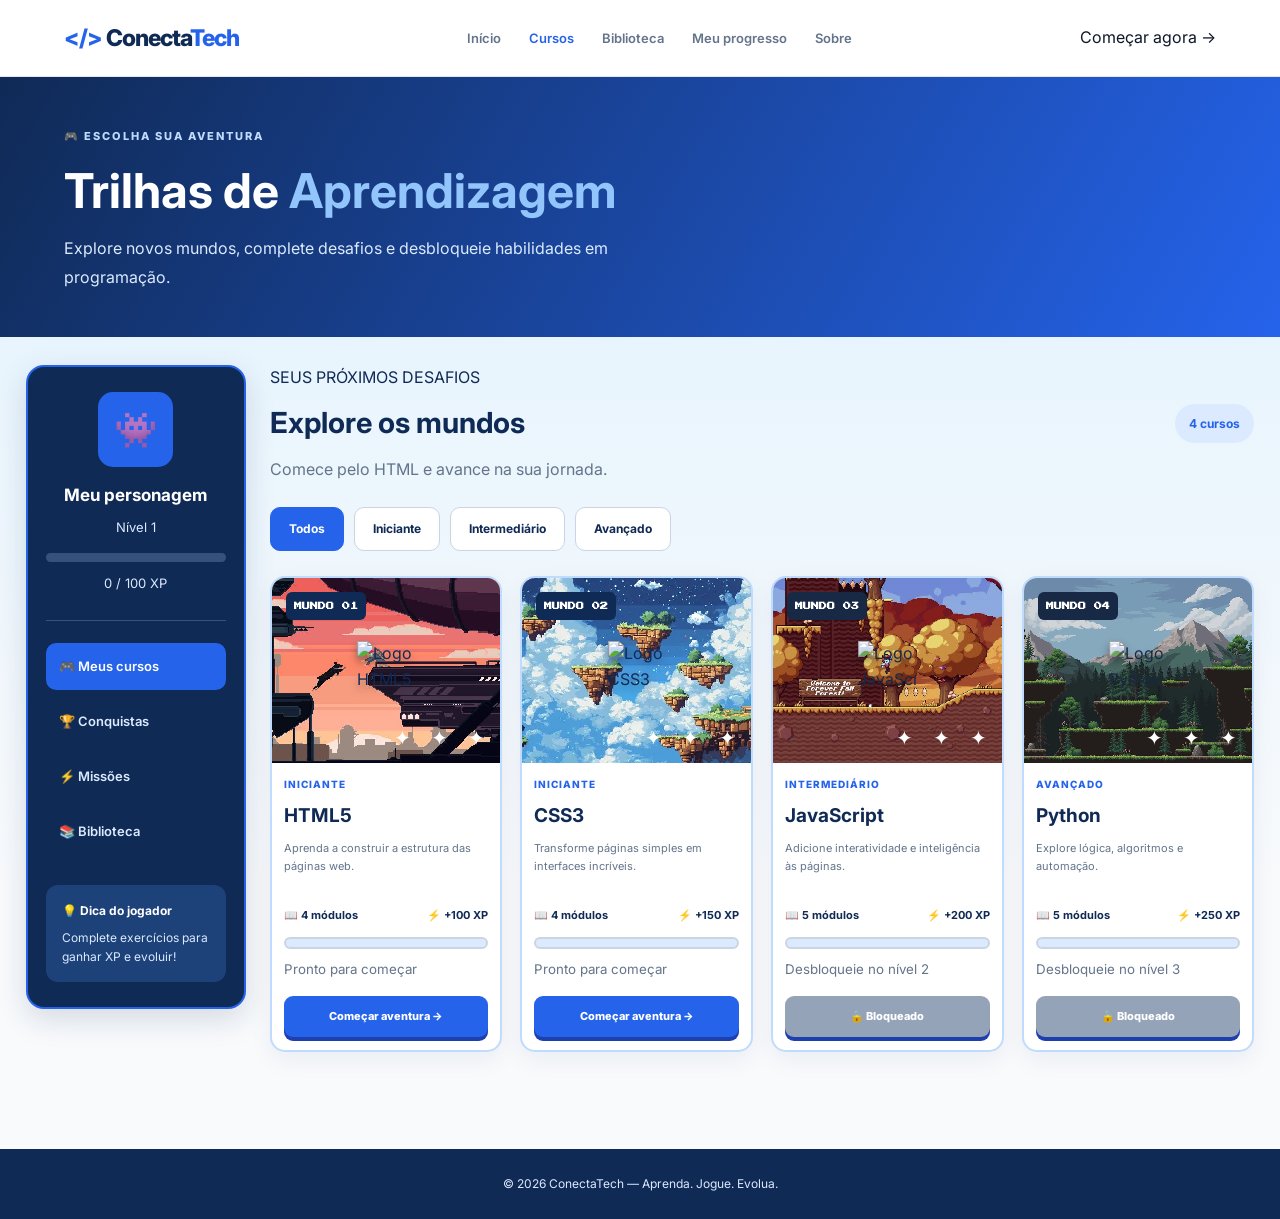
==== cursos.html @ d5711dbe "feat: adiciona home e catalogo de cursos" ====
<!DOCTYPE html>
<html lang="pt-BR">
<head>
    <meta charset="UTF-8">
    <meta name="viewport" content="width=device-width, initial-scale=1.0">
    <title>Cursos | ConectaTech</title>

    <link rel="preconnect" href="https://fonts.googleapis.com">
    <link rel="preconnect" href="https://fonts.gstatic.com" crossorigin>
    <link href="https://fonts.googleapis.com/css2?family=Inter:wght@400;500;600;700;800&family=Press+Start+2P&display=swap" rel="stylesheet">

    <link rel="stylesheet" href="css/style.css">
    <link rel="stylesheet" href="css/cursos.css">
    <script src="js/cursos.js" defer></script>
</head>
<body>

    <!-- CABEÇALHO -->
    <header class="header">
        <nav class="navbar container">
            <a href="index.html" class="logo">
                <span class="logo-icon">&lt;/&gt;</span>
                Conecta<span>Tech</span>
            </a>

            <button class="menu-toggle" id="menu-toggle"
                    aria-label="Abrir menu" aria-expanded="false">
                ☰
            </button>

            <ul class="nav-links" id="nav-links">
                <li><a href="index.html">Início</a></li>
                <li><a href="cursos.html" class="active" aria-current="page">Cursos</a></li>
                <li><a href="biblioteca.html">Biblioteca</a></li>
                <li><a href="progresso.html">Meu progresso</a></li>
                <li><a href="sobre.html">Sobre</a></li>
            </ul>

            <a href="interesses.html" class="nav-cta">
                Começar agora <span>→</span>
            </a>
        </nav>
    </header>

    <main class="courses-page">

        <!-- APRESENTAÇÃO -->
        <section class="courses-hero">
            <div class="container">
                <span class="courses-eyebrow">🎮 ESCOLHA SUA AVENTURA</span>
                <h1>Trilhas de <span>Aprendizagem</span></h1>
                <p>
                    Explore novos mundos, complete desafios e
                    desbloqueie habilidades em programação.
                </p>
            </div>
        </section>

        <div class="container courses-layout">

            <!-- PAINEL DO JOGADOR -->
            <aside class="courses-sidebar">
                <div class="sidebar-player">
                    <div class="player-avatar">👾</div>
                    <h2>Meu personagem</h2>
                    <p>Nível <span id="course-player-level">1</span></p>
                    <div class="sidebar-progress">
                        <div id="course-xp-bar"></div>
                    </div>
                    <small id="course-xp-text">0 / 100 XP</small>
                </div>

                <div class="sidebar-menu">
                    <a href="cursos.html" class="selected">🎮 Meus cursos</a>
                    <a href="progresso.html">🏆 Conquistas</a>
                    <a href="exercicios.html">⚡ Missões</a>
                    <a href="biblioteca.html">📚 Biblioteca</a>
                </div>

                <div class="sidebar-tip">
                    <strong>💡 Dica do jogador</strong>
                    <p>Complete exercícios para ganhar XP e evoluir!</p>
                </div>
            </aside>

            <!-- CATÁLOGO -->
            <section class="courses-content">
                <div class="courses-heading">
                    <div>
                        <span class="section-kicker">SEUS PRÓXIMOS DESAFIOS</span>
                        <h2>Explore os mundos</h2>
                        <p>Comece pelo HTML e avance na sua jornada.</p>
                    </div>
                    <span class="courses-count" id="courses-count">4 cursos</span>
                </div>

                <!-- FILTROS -->
                <div class="courses-filters" aria-label="Filtrar cursos">
                    <button class="filter-btn active" data-filter="todos" aria-pressed="true">Todos</button>
                    <button class="filter-btn" data-filter="iniciante" aria-pressed="false">Iniciante</button>
                    <button class="filter-btn" data-filter="intermediario" aria-pressed="false">Intermediário</button>
                    <button class="filter-btn" data-filter="avancado" aria-pressed="false">Avançado</button>
                </div>

                <!-- CARDS -->
                <div class="courses-grid">

                    <article class="world-card" data-level="iniciante">
                        <div class="world-banner html-world">
                            <span class="world-number">MUNDO 01</span>
                            <img src="assets/images/mundo-html.png"
                            class="world-image"
                             alt="Mundo HTML5">

                            <img src="https://cdn.jsdelivr.net/gh/devicons/devicon@latest/icons/html5/html5-original.svg"
                            class="language-logo"
                             alt="Logo HTML5">

                        <span class="world-stars">✦ ✦ ✦</span>
                        </div>
                        <div class="world-body">
                            <span class="world-difficulty">INICIANTE</span>
                            <h3>HTML5</h3>
                            <p>Aprenda a construir a estrutura das páginas web.</p>
                            <div class="world-meta">
                                <span>📖 4 módulos</span>
                                <span>⚡ +100 XP</span>
                            </div>
                            <div class="world-progress-track">
                                <div class="world-progress-fill" style="width: 0%"></div>
                            </div>
                            <small>Pronto para começar</small>
                            <a href="detalhes-curso.html?curso=html" class="world-button">
                                Começar aventura →
                            </a>
                        </div>
                    </article>

                    <article class="world-card" data-level="iniciante">
                        <div class="world-banner css-world">
                            <span class="world-number">MUNDO 02</span>
                            <img src="assets/images/mundo-css.png"
                             class="world-image"
                             alt="Mundo CSS3">
                             <img src="https://cdn.jsdelivr.net/gh/devicons/devicon@latest/icons/css3/css3-original.svg"
                             class="language-logo"
                             alt="Logo CSS3">

                            <span class="world-stars">✦ ✦ ✦</span>
                        </div>
                        <div class="world-body">
                            <span class="world-difficulty">INICIANTE</span>
                            <h3>CSS3</h3>
                            <p>Transforme páginas simples em interfaces incríveis.</p>
                            <div class="world-meta">
                                <span>📖 4 módulos</span>
                                <span>⚡ +150 XP</span>
                            </div>
                            <div class="world-progress-track">
                                <div class="world-progress-fill" style="width: 0%"></div>
                            </div>
                            <small>Pronto para começar</small>
                            <a href="detalhes-curso.html?curso=css" class="world-button">
                                Começar aventura →
                            </a>
                        </div>
                    </article>

                    <article class="world-card locked" data-level="intermediario">
                        <div class="world-banner js-world">
                            <span class="world-number">MUNDO 03</span>
                            <img src="assets/images/mundo-javascript.png"
                             class="world-image" 
                             alt="Mundo JavaScript">
                               <img src="https://cdn.jsdelivr.net/gh/devicons/devicon@latest/icons/javascript/javascript-original.svg"
                             class="language-logo"
                             alt="Logo JavaScript">

                            <span class="world-stars">✦ ✦ ✦</span>
                        </div>
                        <div class="world-body">
                            <span class="world-difficulty">INTERMEDIÁRIO</span>
                            <h3>JavaScript</h3>
                            <p>Adicione interatividade e inteligência às páginas.</p>
                            <div class="world-meta">
                                <span>📖 5 módulos</span>
                                <span>⚡ +200 XP</span>
                            </div>
                            <div class="world-progress-track">
                                <div class="world-progress-fill" style="width: 0%"></div>
                            </div>
                            <small>Desbloqueie no nível 2</small>
                            <button class="world-button locked-button" data-required-level="2">
                                🔒 Bloqueado
                            </button>
                        </div>
                    </article>

                    <article class="world-card locked" data-level="avancado">
                        <div class="world-banner python-world">
                            <span class="world-number">MUNDO 04</span>
                            <img src="assets/images/mundo-python.png"
                             class="world-image" 
                             alt="Mundo Python">
                            <img src="https://cdn.jsdelivr.net/gh/devicons/devicon@latest/icons/python/python-original.svg"
                             class="language-logo"
                             alt="Logo Python">
                            <span class="world-stars">✦ ✦ ✦</span>
                        </div>
                        <div class="world-body">
                            <span class="world-difficulty">AVANÇADO</span>
                            <h3>Python</h3>
                            <p>Explore lógica, algoritmos e automação.</p>
                            <div class="world-meta">
                                <span>📖 5 módulos</span>
                                <span>⚡ +250 XP</span>
                            </div>
                            <div class="world-progress-track">
                                <div class="world-progress-fill" style="width: 0%"></div>
                            </div>
                            <small>Desbloqueie no nível 3</small>
                            <button class="world-button locked-button" data-required-level="3">
                                🔒 Bloqueado
                            </button>
                        </div>
                    </article>

                </div>

                <p class="courses-message" id="courses-message" role="status" aria-live="polite"></p>
            </section>
        </div>
    </main>

    <footer class="courses-footer">
        <div class="container">
            <p>© 2026 ConectaTech — Aprenda. Jogue. Evolua.</p>
        </div>
    </footer>

</body>
</html>
---- css/style.css ----
:root {
    --navy: #102A56;
    --blue: #2563EB;
    --blue-light: #DBEAFE;
    --background: #F8FAFC;
    --white: #FFFFFF;
    --text: #0F172A;
    --muted: #64748B;
    --border: #E2E8F0;
    --green: #16A34A;

    --radius: 14px;
    --shadow: 0 8px 28px rgba(16, 42, 86, .07);
}

* {
    margin: 0;
    padding: 0;
    box-sizing: border-box;
}

html {
    scroll-behavior: smooth;
}

body {
    font-family: 'Inter', sans-serif;
    color: var(--text);
    background: var(--background);
    line-height: 1.6;
}

a {
    text-decoration: none;
    color: inherit;
}

button {
    font: inherit;
}

.container {
    width: min(1160px, 90%);
    margin: auto;
}

.btn {
    display: inline-flex;
    align-items: center;
    justify-content: center;
    gap: 9px;
    padding: 13px 21px;
    border-radius: 9px;
    font-size: 14px;
    font-weight: 700;
    transition: .25s;
}

.btn-primary {
    background: var(--blue);
    color: var(--white);
}

.btn-primary:hover {
    background: var(--navy);
    transform: translateY(-3px);
}

.btn-outline {
    border: 1px solid #CBD5E1;
    color: var(--navy);
    background: var(--white);
}

.btn-outline:hover {
    border-color: var(--blue);
    color: var(--blue);
}

.btn-light {
    background: var(--white);
    color: var(--navy);
}

.btn-light:hover {
    background: var(--blue-light);
    transform: translateY(-3px);
}




.header {
    background: var(--white);
    border-bottom: 1px solid var(--border);
    position: sticky;
    top: 0;
    z-index: 100;
}

.navbar {
    min-height: 76px;
    display: flex;
    justify-content: space-between;
    align-items: center;
    gap: 24px;
}

.logo {
    font-size: 23px;
    font-weight: 800;
    color: var(--navy);
    letter-spacing: -1px;
    white-space: nowrap;
}

.logo span:last-child {
    color: var(--blue);
}

.logo-icon {
    color: var(--blue);
}

.nav-links {
    display: flex;
    list-style: none;
    align-items: center;
    gap: 28px;
}

.nav-links a {
    color: var(--muted);
    font-size: 13px;
    font-weight: 600;
    transition: .2s;
}

.nav-links a:hover,
.nav-links a.active {
    color: var(--blue);
}

.menu-toggle {
    display: none;
    background: transparent;
    border: none;
    font-size: 25px;
    color: var(--navy);
    cursor: pointer;
}




.hero {
    background: linear-gradient(
        120deg,
        #FFFFFF 45%,
        #EFF6FF 100%
    );
    padding: 85px 0 100px;
    overflow: hidden;
}

.hero-content {
    display: grid;
    grid-template-columns: 1fr 1fr;
    align-items: center;
    gap: 55px;
}

.hero-text {
    max-width: 560px;
}

.eyebrow,
.section-tag {
    color: var(--blue);
    font-size: 11px;
    font-weight: 800;
    letter-spacing: 1.5px;
}

.eyebrow {
    display: inline-flex;
    align-items: center;
    gap: 9px;
    background: var(--blue-light);
    padding: 9px 13px;
    border-radius: 30px;
    margin-bottom: 22px;
}

.status-dot {
    width: 8px;
    height: 8px;
    border-radius: 50%;
    background: var(--green);
}

.hero h1 {
    font-size: clamp(38px, 5vw, 58px);
    color: var(--navy);
    line-height: 1.12;
    letter-spacing: -2.5px;
    margin-bottom: 22px;
}

.hero h1 span {
    color: var(--blue);
}

.hero-text > p {
    color: var(--muted);
    font-size: 16px;
    max-width: 490px;
    margin-bottom: 28px;
}

.hero-actions {
    display: flex;
    flex-wrap: wrap;
    gap: 12px;
}

.hero-info {
    display: flex;
    flex-wrap: wrap;
    gap: 17px;
    margin-top: 25px;
    color: var(--muted);
    font-size: 11px;
    font-weight: 600;
}




.hero-art {
    min-height: 390px;
    position: relative;
    display: flex;
    align-items: center;
    justify-content: center;
}

.art-glow {
    position: absolute;
    width: 310px;
    height: 310px;
    background: #DBEAFE;
    border-radius: 50%;
    filter: blur(30px);
}

.pixel-world {
    width: 340px;
    height: 280px;
    position: relative;
    background: linear-gradient(
        180deg,
        #BFDFFF,
        #EAF4FF
    );
    border: 5px solid var(--navy);
    border-radius: 9px;
    overflow: hidden;
    image-rendering: pixelated;
    box-shadow: 10px 10px 0 #A8C9F5;
}

.pixel-sun {
    width: 45px;
    height: 45px;
    position: absolute;
    background: #FFD166;
    top: 30px;
    right: 48px;
    box-shadow: 0 0 0 8px rgba(255,209,102,.2);
}

.pixel-cloud {
    position: absolute;
    width: 65px;
    height: 13px;
    background: white;
    top: 60px;
    left: 35px;
    box-shadow:
        13px -13px white,
        26px 0 white;
}

.cloud-two {
    top: 115px;
    left: 210px;
    transform: scale(.7);
}

.pixel-character {
    position: absolute;
    bottom: 70px;
    left: 125px;
    width: 55px;
    height: 90px;
    z-index: 3;
    animation: jump 2s ease-in-out infinite;
}

.character-hair {
    position: absolute;
    width: 38px;
    height: 15px;
    background: #102A56;
    top: 0;
    left: 8px;
}

.character-face {
    position: absolute;
    width: 35px;
    height: 27px;
    background: #F3BE91;
    top: 13px;
    left: 10px;
    border-bottom: 5px solid #A75C3D;
}

.character-body {
    position: absolute;
    width: 48px;
    height: 34px;
    background: #2563EB;
    top: 40px;
    left: 4px;
    border: 4px solid #102A56;
}

.character-leg {
    position: absolute;
    width: 38px;
    height: 13px;
    background: #102A56;
    bottom: 0;
    left: 9px;
}

.pixel-platform {
    position: absolute;
    bottom: 30px;
    left: 0;
    width: 100%;
    height: 30px;
    background: #2563EB;
    border-top: 8px solid #102A56;
    display: flex;
    justify-content: space-around;
    color: #93C5FD;
    font-size: 10px;
}

.pixel-coin {
    position: absolute;
    color: #EAAE24;
    font-size: 30px;
    text-shadow: 3px 3px 0 #A66C10;
    animation: coinFloat 2s ease-in-out infinite;
}

.coin-one {
    left: 70px;
    top: 115px;
}

.coin-two {
    right: 70px;
    top: 155px;
}

.pixel-block {
    position: absolute;
    top: 85px;
    left: 165px;
    width: 35px;
    height: 35px;
    background: #F5BD38;
    color: white;
    border: 4px solid #A66C10;
    font-family: 'Press Start 2P', monospace;
    font-size: 16px;
    display: grid;
    place-items: center;
}

.floating-card {
    position: absolute;
    background: white;
    padding: 12px 16px;
    border-radius: 12px;
    box-shadow: var(--shadow);
    display: flex;
    align-items: center;
    gap: 10px;
    z-index: 5;
}

.floating-card strong,
.floating-card small {
    display: block;
}

.floating-card strong {
    font-size: 12px;
    color: var(--navy);
}

.floating-card small {
    font-size: 10px;
    color: var(--muted);
}

.xp-card {
    top: 10px;
    right: 0;
}

.level-card {
    bottom: 25px;
    left: 0;
}

.level-icon {
    font-size: 25px;
}

.art-caption {
    position: absolute;
    bottom: -15px;
    display: flex;
    flex-direction: column;
    align-items: center;
    gap: 6px;
    font-family: 'Press Start 2P', monospace;
    font-size: 8px;
    color: var(--navy);
}

.pixel-label {
    color: var(--blue);
}

@keyframes jump {
    0%, 100% { transform: translateY(0); }
    50% { transform: translateY(-12px); }
}

@keyframes coinFloat {
    0%, 100% { transform: translateY(0); }
    50% { transform: translateY(-9px); }
}




.section-heading {
    display: flex;
    justify-content: space-between;
    align-items: end;
    gap: 20px;
    margin-bottom: 28px;
}

.section-heading h2 {
    color: var(--navy);
    font-size: 27px;
    letter-spacing: -1px;
    margin-top: 5px;
}

.section-heading p {
    color: var(--muted);
    font-size: 13px;
    margin-top: 5px;
}

.text-link {
    color: var(--blue);
    font-size: 13px;
    font-weight: 700;
    white-space: nowrap;
}




.player-section {
    padding-top: 70px;
    padding-bottom: 65px;
}

.player-card {
    display: grid;
    grid-template-columns: 1fr 1.4fr auto;
    align-items: center;
    gap: 30px;
    background: white;
    padding: 27px;
    border: 1px solid var(--border);
    border-radius: var(--radius);
    box-shadow: var(--shadow);
}

.player-profile {
    display: flex;
    align-items: center;
    gap: 15px;
}

.player-avatar {
    width: 60px;
    height: 60px;
    border-radius: 13px;
    background: var(--blue-light);
    display: grid;
    place-items: center;
    font-size: 29px;
}

.player-label {
    color: var(--muted);
    font-size: 9px;
    font-weight: 800;
    letter-spacing: 1px;
}

.player-profile h3 {
    color: var(--navy);
    font-size: 15px;
}

.player-level {
    color: var(--blue);
    font-size: 9px;
    font-weight: 800;
}

.xp-heading {
    display: flex;
    justify-content: space-between;
    font-size: 11px;
    margin-bottom: 10px;
}

.xp-heading span {
    color: var(--muted);
}

.xp-heading strong {
    color: var(--blue);
}

.progress-track {
    width: 100%;
    height: 10px;
    background: #E2E8F0;
    border-radius: 20px;
    overflow: hidden;
}

.progress-fill {
    width: 0;
    height: 100%;
    background: linear-gradient(90deg, #2563EB, #60A5FA);
    border-radius: 20px;
    transition: width .5s ease;
}

.player-xp small {
    display: block;
    color: var(--muted);
    font-size: 10px;
    margin-top: 8px;
}

.player-reward {
    display: flex;
    align-items: center;
    gap: 8px;
    background: var(--blue-light);
    padding: 12px;
    border-radius: 10px;
    color: var(--navy);
    font-size: 12px;
}




.mission-section {
    padding-bottom: 85px;
}

.mission-card {
    background: linear-gradient(110deg, #102A56, #2563EB);
    border-radius: 18px;
    padding: 45px;
    display: flex;
    justify-content: space-between;
    align-items: center;
    overflow: hidden;
    position: relative;
    color: white;
}

.mission-content {
    max-width: 520px;
    position: relative;
    z-index: 2;
}

.mission-label {
    color: #BFDBFE;
    font-size: 10px;
    font-weight: 800;
    letter-spacing: 1.5px;
}

.mission-card h2 {
    font-size: 31px;
    margin: 12px 0;
}

.mission-card p {
    color: #DBEAFE;
    font-size: 14px;
    margin-bottom: 17px;
}

.mission-reward {
    display: flex;
    gap: 10px;
    margin-bottom: 23px;
    font-size: 12px;
}

.mission-reward strong {
    color: #FDE68A;
}

.mission-icon {
    width: 310px;
    height: 190px;
    display: grid;
    place-items: center;
    position: relative;
}

.code-window {
    width: 240px;
    height: 160px;
    background: #0B1931;
    border: 2px solid #60A5FA;
    border-radius: 9px;
    padding: 15px;
    transform: rotate(4deg);
    box-shadow: 10px 10px 0 rgba(0,0,0,.15);
}

.window-dots {
    color: #60A5FA;
    font-size: 11px;
}

.code-lines {
    display: flex;
    flex-direction: column;
    gap: 5px;
    margin-top: 12px;
    font-family: monospace;
    font-size: 12px;
    color: #93C5FD;
}

.code-lines span:nth-child(3) {
    color: #86EFAC;
}

.mission-spark {
    position: absolute;
    right: 10px;
    top: 0;
    font-size: 38px;
    color: #FDE68A;
}




.courses-section {
    padding-bottom: 90px;
}

.courses-grid {
    display: grid;
    grid-template-columns: repeat(3, 1fr);
    gap: 23px;
}

.course-card {
    background: white;
    border: 1px solid var(--border);
    border-radius: var(--radius);
    overflow: hidden;
    transition: .25s;
}

.course-card:hover {
    transform: translateY(-6px);
    box-shadow: var(--shadow);
}

.course-visual {
    height: 175px;
    display: flex;
    flex-direction: column;
    align-items: center;
    justify-content: center;
    position: relative;
    overflow: hidden;
}

.html-visual {
    background: #DBEAFE;
    color: #2563EB;
}

.css-visual {
    background: #E0E7FF;
    color: #4338CA;
}

.js-visual {
    background: #FEF3C7;
    color: #A16207;
}

.course-icon {
    font-family: 'Press Start 2P', monospace;
    font-size: 37px;
    margin-bottom: 12px;
    text-shadow: 3px 3px 0 rgba(0,0,0,.08);
}

.course-symbol {
    font-weight: 800;
    font-size: 17px;
}

.course-phase {
    position: absolute;
    right: 12px;
    top: 12px;
    font-family: 'Press Start 2P', monospace;
    font-size: 7px;
    background: white;
    padding: 9px;
    border-radius: 5px;
}

.course-info {
    padding: 21px;
}

.course-category {
    font-size: 9px;
    font-weight: 800;
    color: var(--blue);
    letter-spacing: 1px;
}

.course-info h3 {
    color: var(--navy);
    font-size: 17px;
    margin: 7px 0;
}

.course-info p {
    color: var(--muted);
    font-size: 12px;
    min-height: 40px;
}

.course-footer {
    border-top: 1px solid var(--border);
    padding-top: 15px;
    margin-top: 17px;
    display: flex;
    justify-content: space-between;
    gap: 8px;
    font-size: 10px;
    font-weight: 700;
}

.course-footer span {
    color: var(--muted);
}

.course-footer a {
    color: var(--blue);
}




.achievements-section {
    background: #EFF6FF;
    padding: 75px 0;
}

.achievements-grid {
    display: grid;
    grid-template-columns: repeat(4, 1fr);
    gap: 17px;
}

.achievement-card {
    background: white;
    border: 1px solid #DBEAFE;
    border-radius: 13px;
    padding: 23px 17px;
    text-align: center;
    transition: .2s;
}

.achievement-card:hover {
    transform: translateY(-4px);
}

.achievement-icon {
    font-size: 32px;
}

.achievement-card h3 {
    color: var(--navy);
    font-size: 13px;
    margin: 10px 0 5px;
}

.achievement-card p {
    font-size: 11px;
    color: var(--muted);
    min-height: 35px;
}

.achievement-status {
    display: inline-block;
    margin-top: 13px;
    color: #94A3B8;
    background: #F1F5F9;
    border-radius: 5px;
    padding: 6px 9px;
    font-size: 8px;
    font-weight: 800;
}




.final-cta {
    padding-top: 80px;
    padding-bottom: 80px;
    display: flex;
    justify-content: space-between;
    align-items: center;
    gap: 20px;
}

.final-cta h2 {
    color: var(--navy);
    font-size: 27px;
    margin-top: 8px;
}

.final-cta p {
    color: var(--muted);
    font-size: 13px;
    margin-top: 6px;
}

.footer {
    background: var(--navy);
    color: white;
    padding: 45px 0;
}

.footer-content {
    display: flex;
    flex-direction: column;
    align-items: center;
    gap: 13px;
    text-align: center;
}

.footer-logo {
    color: white;
}

.footer-content p {
    color: #CBD5E1;
    font-size: 12px;
}

.footer-content > span {
    color: #94A3B8;
    font-size: 10px;
}




@media (max-width: 900px) {

    .nav-links {
        gap: 14px;
    }

    .nav-links a {
        font-size: 11px;
    }

    .hero-content {
        gap: 25px;
    }

    .player-card {
        grid-template-columns: 1fr 1fr;
    }

    .player-reward {
        grid-column: 1 / -1;
        justify-content: center;
    }

    .achievements-grid {
        grid-template-columns: repeat(2, 1fr);
    }
}

@media (max-width: 700px) {

    .navbar {
        flex-wrap: wrap;
        min-height: 68px;
    }

    .menu-toggle {
        display: block;
        margin-left: auto;
    }

    .nav-button {
        display: none;
    }

    .nav-links {
        display: none;
        width: 100%;
        flex-direction: column;
        align-items: flex-start;
        padding: 15px 0;
        border-top: 1px solid var(--border);
    }

    .nav-links.open {
        display: flex;
    }

    .nav-links a {
        font-size: 14px;
    }

    .hero {
        padding: 55px 0 70px;
    }

    .hero-content {
        grid-template-columns: 1fr;
        text-align: center;
    }

    .hero-text {
        margin: auto;
    }

    .hero-text > p {
        margin-left: auto;
        margin-right: auto;
    }

    .hero-actions,
    .hero-info {
        justify-content: center;
    }

    .hero-art {
        min-height: 350px;
        margin-top: 20px;
    }

    .pixel-world {
        transform: scale(.85);
    }

    .xp-card {
        right: 0;
    }

    .level-card {
        left: 0;
    }

    .player-card {
        grid-template-columns: 1fr;
    }

    .player-reward {
        grid-column: auto;
    }

    .mission-card {
        padding: 30px 24px;
    }

    .mission-icon {
        display: none;
    }

    .courses-grid {
        grid-template-columns: 1fr;
    }

    .section-heading {
        align-items: flex-start;
    }

    .section-heading h2 {
        font-size: 23px;
    }

    .section-heading > .text-link {
        font-size: 10px;
    }

    .final-cta {
        flex-direction: column;
        align-items: flex-start;
    }
}

@media (max-width: 420px) {

    .hero h1 {
        font-size: 37px;
    }

    .hero-info {
        gap: 9px;
        font-size: 9px;
    }

    .achievements-grid {
        grid-template-columns: 1fr 1fr;
    }

    .section-heading {
        flex-direction: column;
    }

    .floating-card {
        padding: 9px;
    }

    .pixel-world {
        transform: scale(.75);
    }
}

@media (prefers-reduced-motion: reduce) {
    *, *::before, *::after {
        scroll-behavior: auto !important;
        animation: none !important;
        transition: none !important;
    }
}
---- css/cursos.css ----
/* MELHORIAS VISUAIS - CONECTATECH */

/* Cabeçalho escuro */
.courses-page {
    background: linear-gradient(
        180deg,
        #e0f2fe 0%,
        #f8fafc 75%
    );
}

/* Hero mais compacto */
.courses-hero {
    padding: 45px 0;
    background: linear-gradient(
        120deg,
        #102a56,
        #2563eb
    );
}

/* Layout principal */
.courses-layout {
    gap: 22px;
    padding-top: 28px;
}

/* Painel lateral */
.courses-sidebar {
    border: 2px solid #2563eb;
    box-shadow: 0 10px 30px rgba(16,42,86,.15);
}

/* Cards mais compactos */
.courses-grid {
    gap: 18px;
}

.world-card {
    border: 2px solid #bfdbfe;
    border-radius: 15px;
}

.world-banner {
    min-height: 185px;
}

/* Elementos retrô */
.world-number {
    font-family: "Press Start 2P", monospace;
    font-size: 8px;
}

.world-stars {
    font-family: "Press Start 2P", monospace;
}

/* Barra de progresso */
.world-progress-track {
    height: 12px;
    border: 2px solid #cbd5e1;
}

/* Botões */
.world-button {
    box-shadow: 0 4px 0 #1e40af;
}

.world-button:active {
    transform: translateY(3px);
    box-shadow: 0 1px 0 #1e40af;
}

@media (max-width: 600px) {
    .courses-layout {
        padding-top: 20px;
    }
}

.courses-page {
    background: #f8fafc;
    min-height: 100vh;
    font-family: "Inter", sans-serif;
    color: #102a56;
}

.courses-hero {
    background: linear-gradient(120deg, #102a56, #2563eb);
    color: white;
    padding: 65px 0;
}

.courses-eyebrow {
    display: inline-block;
    font-size: 11px;
    font-weight: 800;
    letter-spacing: 2px;
    color: #bfdbfe;
    margin-bottom: 16px;
}

.courses-hero h1 {
    font-size: clamp(30px, 4vw, 48px);
    line-height: 1.2;
    margin-bottom: 15px;
}

.courses-hero h1 span {
    color: #93c5fd;
}

.courses-hero p {
    max-width: 550px;
    color: #dbeafe;
    line-height: 1.8;
}

.courses-layout {
    display: grid;
    grid-template-columns: 250px minmax(0, 1fr);
    gap: 30px;
    padding-top: 45px;
    padding-bottom: 75px;
}

/* PAINEL LATERAL */

.courses-sidebar {
    background: #102a56;
    color: white;
    border-radius: 18px;
    padding: 25px 18px;
    align-self: start;
}

.sidebar-player {
    text-align: center;
    padding-bottom: 25px;
    border-bottom: 1px solid #35517c;
}

.player-avatar {
    width: 75px;
    height: 75px;
    background: #2563eb;
    border-radius: 15px;
    display: grid;
    place-items: center;
    font-size: 35px;
    margin: 0 auto 15px;
}

.sidebar-player h2 {
    color: white;
    font-size: 17px;
    margin-bottom: 8px;
}

.sidebar-player p,
.sidebar-player small {
    color: #dbeafe;
    font-size: 13px;
}

.sidebar-progress,
.world-progress-track {
    height: 9px;
    background: #dbeafe;
    border-radius: 20px;
    overflow: hidden;
}

.sidebar-progress {
    background: #36527c;
    margin: 15px 0 8px;
}

#course-xp-bar {
    height: 100%;
    width: 0%;
    background: #38bdf8;
    transition: width .4s ease;
}

.sidebar-menu {
    display: grid;
    gap: 8px;
    margin-top: 22px;
}

.sidebar-menu a {
    color: #dbeafe;
    text-decoration: none;
    padding: 13px;
    border-radius: 10px;
    font-size: 13px;
    font-weight: 600;
}

.sidebar-menu a:hover,
.sidebar-menu a.selected {
    color: white;
    background: #2563eb;
}

.sidebar-tip {
    margin-top: 30px;
    background: #1d4179;
    border-radius: 12px;
    padding: 16px;
    font-size: 12px;
}

.sidebar-tip p {
    color: #dbeafe;
    line-height: 1.6;
    margin-top: 8px;
}

/* CABEÇALHO E FILTROS */

.courses-content {
    min-width: 0;
}

.courses-heading {
    display: flex;
    justify-content: space-between;
    align-items: center;
    gap: 15px;
    margin-bottom: 25px;
}

.courses-heading h2 {
    font-size: 29px;
    margin: 10px 0;
}

.courses-heading p {
    color: #64748b;
}

.courses-count {
    background: #dbeafe;
    color: #2563eb;
    padding: 10px 14px;
    border-radius: 20px;
    font-size: 12px;
    font-weight: 700;
    white-space: nowrap;
}

.courses-filters {
    display: flex;
    flex-wrap: wrap;
    gap: 10px;
    margin-bottom: 25px;
}

.filter-btn {
    border: 1px solid #cbd5e1;
    background: white;
    color: #102a56;
    padding: 11px 18px;
    border-radius: 10px;
    font: inherit;
    font-size: 12px;
    font-weight: 700;
    cursor: pointer;
}

.filter-btn.active,
.filter-btn:hover {
    background: #2563eb;
    color: white;
    border-color: #2563eb;
}

/* CARDS DOS MUNDOS */

.courses-grid {
    display: grid;
    grid-template-columns: repeat(2, minmax(0, 1fr));
    gap: 22px;
}

.world-card {
    background: white;
    border: 1px solid #dbe5f1;
    border-radius: 17px;
    overflow: hidden;
    box-shadow: 0 8px 25px rgba(16,42,86,.06);
    transition: transform .2s, box-shadow .2s;
}

.world-card:hover {
    transform: translateY(-5px);
    box-shadow: 0 15px 35px rgba(16,42,86,.12);
}

.world-banner {
    min-height: 155px;
    position: relative;
    display: grid;
    place-items: center;
    overflow: hidden;
}

.html-world {
    background: linear-gradient(135deg, #fed7aa, #fb923c);
}

.css-world {
    background: linear-gradient(135deg, #bfdbfe, #60a5fa);
}

.js-world {
    background: linear-gradient(135deg, #fef08a, #facc15);
}

.python-world {
    background: linear-gradient(135deg, #bbf7d0, #4ade80);
}

.world-icon {
    font-size: 65px;
    filter: drop-shadow(0 8px 3px rgba(0,0,0,.12));
}

.world-number {
    position: absolute;
    top: 14px;
    left: 14px;
    background: #102a56;
    color: white;
    font-size: 10px;
    font-weight: 800;
    padding: 8px 10px;
    border-radius: 6px;
}

.world-stars {
    position: absolute;
    right: 15px;
    bottom: 12px;
    color: white;
    font-size: 20px;
}

.world-body {
    padding: 23px;
}

.world-difficulty {
    font-size: 10px;
    font-weight: 800;
    color: #2563eb;
    letter-spacing: 1px;
}

.world-body h3 {
    font-size: 24px;
    margin: 10px 0;
}

.world-body p {
    font-size: 13px;
    color: #64748b;
    line-height: 1.7;
    min-height: 45px;
}

.world-meta {
    display: flex;
    justify-content: space-between;
    gap: 8px;
    font-size: 11px;
    font-weight: 700;
    margin: 18px 0;
}

.world-progress-fill {
    height: 100%;
    background: #22c55e;
}

.world-body small {
    display: block;
    margin: 10px 0 16px;
    color: #64748b;
}

.world-button {
    display: block;
    width: 100%;
    text-align: center;
    background: #2563eb;
    color: white;
    text-decoration: none;
    padding: 13px;
    border: 0;
    border-radius: 9px;
    font: inherit;
    font-size: 12px;
    font-weight: 800;
    cursor: pointer;
}

.world-button:hover {
    background: #1d4ed8;
}

.locked-button {
    background: #94a3b8;
}

.locked-button:hover {
    background: #64748b;
}

.world-card.locked .world-banner {
    filter: saturate(.65);
}

.courses-message {
    margin-top: 22px;
    color: #2563eb;
    font-size: 13px;
    font-weight: 600;
}

.courses-footer {
    background: #102a56;
    color: #dbeafe;
    padding: 25px 0;
    text-align: center;
    font-size: 12px;
}

@media (max-width: 900px) {
    .courses-layout {
        grid-template-columns: 1fr;
    }

    .courses-sidebar {
        width: 100%;
    }
}

@media (max-width: 600px) {
    .courses-hero {
        padding: 45px 0;
    }

    .courses-grid {
        grid-template-columns: 1fr;
    }

    .courses-heading {
        align-items: flex-start;
        flex-direction: column;
    }

    .courses-heading h2 {
        font-size: 24px;
    }
}

@media (prefers-reduced-motion: reduce) {
    .world-card,
    #course-xp-bar {
        transition: none;
    }
}

body {

/* MELHORIAS VISUAIS - CONECTATECH */

/* Cabeçalho escuro */
.courses-page {
    background: linear-gradient(
        180deg,
        #e0f2fe 0%,
        #f8fafc 75%
    );
}

/* Hero mais compacto */
.courses-hero {
    padding: 45px 0;
    background: linear-gradient(
        120deg,
        #102a56,
        #2563eb
    );
}

/* Layout principal */
.courses-layout {
    gap: 22px;
    padding-top: 28px;
}

/* Painel lateral */
.courses-sidebar {
    border: 2px solid #2563eb;
    box-shadow: 0 10px 30px rgba(16,42,86,.15);
}

/* Cards mais compactos */
.courses-grid {
    gap: 18px;
}

.world-card {
    border: 2px solid #bfdbfe;
    border-radius: 15px;
}

.world-banner {
    min-height: 185px;
}

/* Elementos retrô */
.world-number {
    font-family: "Press Start 2P", monospace;
    font-size: 8px;
}

.world-stars {
    font-family: "Press Start 2P", monospace;
}

/* Barra de progresso */
.world-progress-track {
    height: 12px;
    border: 2px solid #cbd5e1;
}

/* Botões */
.world-button {
    box-shadow: 0 4px 0 #1e40af;
}

.world-button:active {
    transform: translateY(3px);
    box-shadow: 0 1px 0 #1e40af;
}

@media (max-width: 600px) {
    .courses-layout {
        padding-top: 20px;
    }
}

}
.world-banner {
    height: 185px;
    overflow: hidden;
}

.world-image {
    position: absolute;
    inset: 0;
    width: 100%;
    height: 100%;
    object-fit: cover;
    display: block;
}

.world-number,
.world-stars {
    z-index: 2;
}
.language-logo {
    position: absolute;
    z-index: 3;
    width: 75px;
    height: 75px;
    object-fit: contain;
    top: 50%;
    left: 50%;
    transform: translate(-50%, -50%);
    filter: drop-shadow(0 5px 4px rgba(0,0,0,0.35));
}

/* =========================================
   CONECTATECH - LAYOUT RESPONSIVO DOS CURSOS
   ========================================= */

/* Aproveitar melhor a largura da tela */
.courses-layout.container {
    width: 96%;
    max-width: 1600px;
    margin: 0 auto;

    display: grid;
    grid-template-columns: 220px minmax(0, 1fr);
    gap: 24px;
}

/* Evitar que o conteúdo ultrapasse a área */
.courses-content {
    min-width: 0;
}

/* Quatro mundos lado a lado */
.courses-grid {
    display: grid;
    grid-template-columns: repeat(4, minmax(0, 1fr));
    gap: 14px;
}

/* Cards mais compactos */
.world-card {
    min-width: 0;
    display: flex;
    flex-direction: column;
    border-radius: 14px;
}

/* Cenários pixel art */
.world-banner {
    height: 145px;
    min-height: 145px;
    position: relative;
    overflow: hidden;
}

/* Imagem de fundo */
.world-image {
    position: absolute;
    inset: 0;
    width: 100%;
    height: 100%;
    object-fit: cover;
    image-rendering: pixelated;
}

/* Símbolos das linguagens */
.language-logo {
    position: absolute;
    z-index: 3;
    width: 58px;
    height: 58px;
    top: 50%;
    left: 50%;
    transform: translate(-50%, -50%);
    object-fit: contain;
}

/* Conteúdo dos cards */
.world-body {
    padding: 16px 13px;
    display: flex;
    flex-direction: column;
    flex: 1;
}

.world-body h3 {
    font-size: 19px;
    margin: 9px 0;
}

.world-body p {
    font-size: 12px;
    line-height: 1.6;
    min-height: 65px;
}

/* Manter os botões alinhados */
.world-button {
    margin-top: auto;
    padding: 12px 8px;
    font-size: 11px;
}

/* Etiqueta de mundo */
.world-number {
    font-size: 7px;
    padding: 8px;
}

/* =========================================
   RESPONSIVIDADE
   ========================================= */

/* Notebooks e telas intermediárias */
@media (max-width: 1250px) {
    .courses-grid {
        grid-template-columns: repeat(2, minmax(0, 1fr));
    }

    .world-banner {
        height: 175px;
        min-height: 175px;
    }

    .world-body p {
        min-height: 45px;
    }
}

/* Tablets */
@media (max-width: 900px) {
    .courses-layout.container {
        grid-template-columns: 1fr;
    }

    .courses-sidebar {
        width: 100%;
    }
}

/* Celulares */
@media (max-width: 600px) {
    .courses-layout.container {
        width: 92%;
        grid-template-columns: 1fr;
    }

    .courses-grid {
        grid-template-columns: 1fr;
    }

    .world-banner {
        height: 185px;
        min-height: 185px;
    }

    .world-body {
        padding: 20px;
    }

    .world-body p {
        min-height: 0;
    }

    .language-logo {
        width: 75px;
        height: 75px;
    }
}
/* Ajustes finais da página Cursos */

@media (min-width: 1251px) {
    .courses-hero {
        padding: 30px 0;
    }

    .courses-layout {
        padding-top: 20px;
    }

    .world-banner {
        height: 135px;
        min-height: 135px;
    }

    .world-body {
        padding: 13px 12px;
    }

    .world-body p {
        min-height: 55px;
        font-size: 11px;
    }

    .world-meta {
        margin: 12px 0;
    }
}
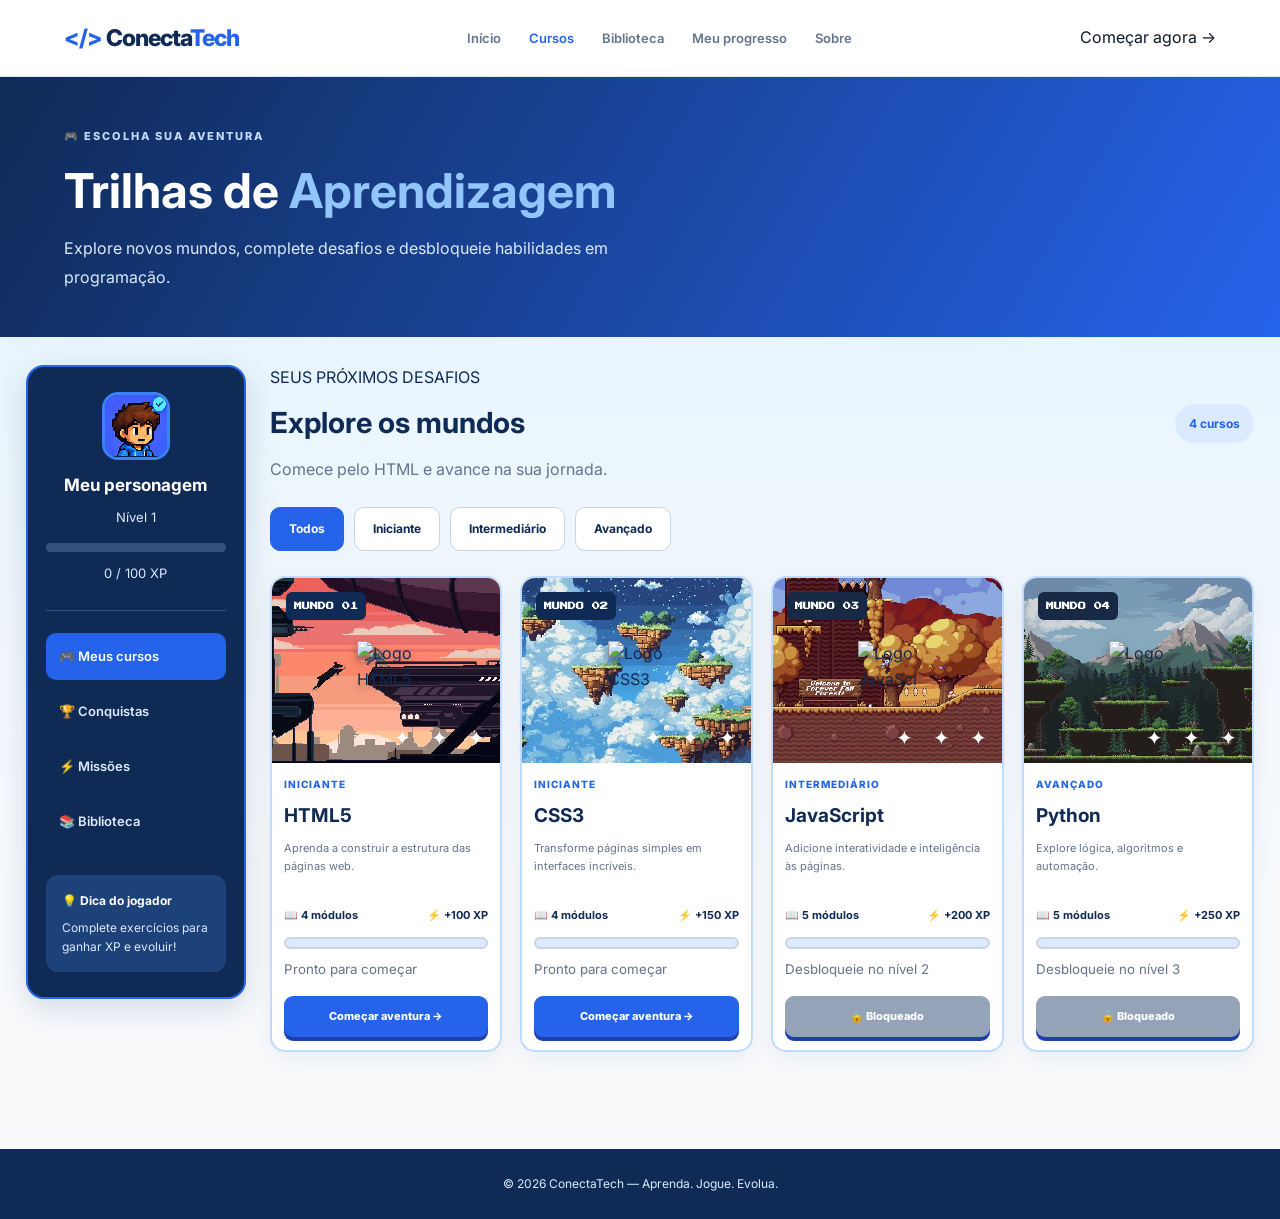
==== commit aeefc0b3: "feat: implementa sistema de selecao de personagens" ====
--- a/cursos.html
+++ b/cursos.html
@@ -1,44 +1,72 @@
+
 <!DOCTYPE html>
 <html lang="pt-BR">
 <head>
     <meta charset="UTF-8">
     <meta name="viewport" content="width=device-width, initial-scale=1.0">
+
     <title>Cursos | ConectaTech</title>
 
     <link rel="preconnect" href="https://fonts.googleapis.com">
     <link rel="preconnect" href="https://fonts.gstatic.com" crossorigin>
-    <link href="https://fonts.googleapis.com/css2?family=Inter:wght@400;500;600;700;800&family=Press+Start+2P&display=swap" rel="stylesheet">
+
+    <link href="https://fonts.googleapis.com/css2?family=Inter:wght@400;500;600;700;800&family=Press+Start+2P&display=swap"
+          rel="stylesheet">
 
     <link rel="stylesheet" href="css/style.css">
     <link rel="stylesheet" href="css/cursos.css">
+
     <script src="js/cursos.js" defer></script>
 </head>
+
 <body>
 
     <!-- CABEÇALHO -->
     <header class="header">
         <nav class="navbar container">
+
             <a href="index.html" class="logo">
                 <span class="logo-icon">&lt;/&gt;</span>
                 Conecta<span>Tech</span>
             </a>
 
-            <button class="menu-toggle" id="menu-toggle"
-                    aria-label="Abrir menu" aria-expanded="false">
+            <button
+                class="menu-toggle"
+                id="menu-toggle"
+                type="button"
+                aria-label="Abrir menu"
+                aria-expanded="false">
                 ☰
             </button>
 
             <ul class="nav-links" id="nav-links">
-                <li><a href="index.html">Início</a></li>
-                <li><a href="cursos.html" class="active" aria-current="page">Cursos</a></li>
-                <li><a href="biblioteca.html">Biblioteca</a></li>
-                <li><a href="progresso.html">Meu progresso</a></li>
-                <li><a href="sobre.html">Sobre</a></li>
+                <li>
+                    <a href="index.html">Início</a>
+                </li>
+
+                <li>
+                    <a href="cursos.html"
+                       class="active"
+                       aria-current="page">Cursos</a>
+                </li>
+
+                <li>
+                    <a href="biblioteca.html">Biblioteca</a>
+                </li>
+
+                <li>
+                    <a href="progresso.html">Meu progresso</a>
+                </li>
+
+                <li>
+                    <a href="sobre.html">Sobre</a>
+                </li>
             </ul>
 
             <a href="interesses.html" class="nav-cta">
                 Começar agora <span>→</span>
             </a>
+
         </nav>
     </header>
 
@@ -47,12 +75,20 @@
         <!-- APRESENTAÇÃO -->
         <section class="courses-hero">
             <div class="container">
-                <span class="courses-eyebrow">🎮 ESCOLHA SUA AVENTURA</span>
-                <h1>Trilhas de <span>Aprendizagem</span></h1>
+
+                <span class="courses-eyebrow">
+                    🎮 ESCOLHA SUA AVENTURA
+                </span>
+
+                <h1>
+                    Trilhas de <span>Aprendizagem</span>
+                </h1>
+
                 <p>
                     Explore novos mundos, complete desafios e
                     desbloqueie habilidades em programação.
                 </p>
+
             </div>
         </section>
 
@@ -60,183 +96,455 @@
 
             <!-- PAINEL DO JOGADOR -->
             <aside class="courses-sidebar">
+
                 <div class="sidebar-player">
-                    <div class="player-avatar">👾</div>
+
+                    <!-- FOTO DO PERSONAGEM -->
+                    <button
+                        class="player-avatar"
+                        id="open-avatar-modal"
+                        type="button"
+                        aria-label="Escolher personagem"
+                        title="Clique para trocar de personagem">
+
+                        <img
+                            id="player-avatar-image"
+                            src="assets/images/avatares/aventureiro.png"
+                            alt="Avatar Aventureiro">
+                    </button>
+
                     <h2>Meu personagem</h2>
-                    <p>Nível <span id="course-player-level">1</span></p>
+
+                    <p>
+                        Nível
+                        <span id="course-player-level">1</span>
+                    </p>
+
                     <div class="sidebar-progress">
                         <div id="course-xp-bar"></div>
                     </div>
-                    <small id="course-xp-text">0 / 100 XP</small>
+
+                    <small id="course-xp-text">
+                        0 / 100 XP
+                    </small>
+
                 </div>
 
+                <!-- MENU LATERAL -->
                 <div class="sidebar-menu">
-                    <a href="cursos.html" class="selected">🎮 Meus cursos</a>
-                    <a href="progresso.html">🏆 Conquistas</a>
-                    <a href="exercicios.html">⚡ Missões</a>
-                    <a href="biblioteca.html">📚 Biblioteca</a>
+
+                    <a href="cursos.html" class="selected">
+                        🎮 Meus cursos
+                    </a>
+
+                    <a href="progresso.html">
+                        🏆 Conquistas
+                    </a>
+
+                    <a href="exercicios.html">
+                        ⚡ Missões
+                    </a>
+
+                    <a href="biblioteca.html">
+                        📚 Biblioteca
+                    </a>
+
                 </div>
 
+                <!-- DICA -->
                 <div class="sidebar-tip">
+
                     <strong>💡 Dica do jogador</strong>
-                    <p>Complete exercícios para ganhar XP e evoluir!</p>
+
+                    <p>
+                        Complete exercícios para ganhar XP e evoluir!
+                    </p>
+
                 </div>
+
             </aside>
 
-            <!-- CATÁLOGO -->
+            <!-- CATÁLOGO DE CURSOS -->
             <section class="courses-content">
+
                 <div class="courses-heading">
+
                     <div>
-                        <span class="section-kicker">SEUS PRÓXIMOS DESAFIOS</span>
+                        <span class="section-kicker">
+                            SEUS PRÓXIMOS DESAFIOS
+                        </span>
+
                         <h2>Explore os mundos</h2>
-                        <p>Comece pelo HTML e avance na sua jornada.</p>
+
+                        <p>
+                            Comece pelo HTML e avance na sua jornada.
+                        </p>
                     </div>
-                    <span class="courses-count" id="courses-count">4 cursos</span>
+
+                    <span class="courses-count" id="courses-count">
+                        4 cursos
+                    </span>
+
                 </div>
 
                 <!-- FILTROS -->
-                <div class="courses-filters" aria-label="Filtrar cursos">
-                    <button class="filter-btn active" data-filter="todos" aria-pressed="true">Todos</button>
-                    <button class="filter-btn" data-filter="iniciante" aria-pressed="false">Iniciante</button>
-                    <button class="filter-btn" data-filter="intermediario" aria-pressed="false">Intermediário</button>
-                    <button class="filter-btn" data-filter="avancado" aria-pressed="false">Avançado</button>
+                <div class="courses-filters"
+                     aria-label="Filtrar cursos">
+
+                    <button
+                        class="filter-btn active"
+                        type="button"
+                        data-filter="todos"
+                        aria-pressed="true">
+                        Todos
+                    </button>
+
+                    <button
+                        class="filter-btn"
+                        type="button"
+                        data-filter="iniciante"
+                        aria-pressed="false">
+                        Iniciante
+                    </button>
+
+                    <button
+                        class="filter-btn"
+                        type="button"
+                        data-filter="intermediario"
+                        aria-pressed="false">
+                        Intermediário
+                    </button>
+
+                    <button
+                        class="filter-btn"
+                        type="button"
+                        data-filter="avancado"
+                        aria-pressed="false">
+                        Avançado
+                    </button>
+
                 </div>
 
-                <!-- CARDS -->
+                <!-- MUNDOS -->
                 <div class="courses-grid">
 
-                    <article class="world-card" data-level="iniciante">
+                    <!-- MUNDO 01: HTML -->
+                    <article class="world-card"
+                             data-level="iniciante">
+
                         <div class="world-banner html-world">
-                            <span class="world-number">MUNDO 01</span>
-                            <img src="assets/images/mundo-html.png"
-                            class="world-image"
-                             alt="Mundo HTML5">
-
-                            <img src="https://cdn.jsdelivr.net/gh/devicons/devicon@latest/icons/html5/html5-original.svg"
-                            class="language-logo"
-                             alt="Logo HTML5">
-
-                        <span class="world-stars">✦ ✦ ✦</span>
-                        </div>
+
+                            <span class="world-number">
+                                MUNDO 01
+                            </span>
+
+                            <img
+                                src="assets/images/mundo-html.png"
+                                class="world-image"
+                                alt="Mundo HTML5">
+
+                            <img
+                                src="https://cdn.jsdelivr.net/gh/devicons/devicon@latest/icons/html5/html5-original.svg"
+                                class="language-logo"
+                                alt="Logo HTML5">
+
+                            <span class="world-stars">
+                                ✦ ✦ ✦
+                            </span>
+
+                        </div>
+
                         <div class="world-body">
-                            <span class="world-difficulty">INICIANTE</span>
+
+                            <span class="world-difficulty">
+                                INICIANTE
+                            </span>
+
                             <h3>HTML5</h3>
-                            <p>Aprenda a construir a estrutura das páginas web.</p>
+
+                            <p>
+                                Aprenda a construir a estrutura
+                                das páginas web.
+                            </p>
+
                             <div class="world-meta">
                                 <span>📖 4 módulos</span>
                                 <span>⚡ +100 XP</span>
                             </div>
+
                             <div class="world-progress-track">
-                                <div class="world-progress-fill" style="width: 0%"></div>
-                            </div>
+                                <div class="world-progress-fill"
+                                     style="width: 0%"></div>
+                            </div>
+
                             <small>Pronto para começar</small>
-                            <a href="detalhes-curso.html?curso=html" class="world-button">
+
+                            <a
+                                href="detalhes-curso.html?curso=html"
+                                class="world-button">
                                 Começar aventura →
                             </a>
+
                         </div>
                     </article>
 
-                    <article class="world-card" data-level="iniciante">
+                    <!-- MUNDO 02: CSS -->
+                    <article class="world-card"
+                             data-level="iniciante">
+
                         <div class="world-banner css-world">
-                            <span class="world-number">MUNDO 02</span>
-                            <img src="assets/images/mundo-css.png"
-                             class="world-image"
-                             alt="Mundo CSS3">
-                             <img src="https://cdn.jsdelivr.net/gh/devicons/devicon@latest/icons/css3/css3-original.svg"
-                             class="language-logo"
-                             alt="Logo CSS3">
-
-                            <span class="world-stars">✦ ✦ ✦</span>
-                        </div>
+
+                            <span class="world-number">
+                                MUNDO 02
+                            </span>
+
+                            <img
+                                src="assets/images/mundo-css.png"
+                                class="world-image"
+                                alt="Mundo CSS3">
+
+                            <img
+                                src="https://cdn.jsdelivr.net/gh/devicons/devicon@latest/icons/css3/css3-original.svg"
+                                class="language-logo"
+                                alt="Logo CSS3">
+
+                            <span class="world-stars">
+                                ✦ ✦ ✦
+                            </span>
+
+                        </div>
+
                         <div class="world-body">
-                            <span class="world-difficulty">INICIANTE</span>
+
+                            <span class="world-difficulty">
+                                INICIANTE
+                            </span>
+
                             <h3>CSS3</h3>
-                            <p>Transforme páginas simples em interfaces incríveis.</p>
+
+                            <p>
+                                Transforme páginas simples em
+                                interfaces incríveis.
+                            </p>
+
                             <div class="world-meta">
                                 <span>📖 4 módulos</span>
                                 <span>⚡ +150 XP</span>
                             </div>
+
                             <div class="world-progress-track">
-                                <div class="world-progress-fill" style="width: 0%"></div>
-                            </div>
+                                <div class="world-progress-fill"
+                                     style="width: 0%"></div>
+                            </div>
+
                             <small>Pronto para começar</small>
-                            <a href="detalhes-curso.html?curso=css" class="world-button">
+
+                            <a
+                                href="detalhes-curso.html?curso=css"
+                                class="world-button">
                                 Começar aventura →
                             </a>
+
                         </div>
                     </article>
 
-                    <article class="world-card locked" data-level="intermediario">
+                    <!-- MUNDO 03: JAVASCRIPT -->
+                    <article class="world-card locked"
+                             data-level="intermediario">
+
                         <div class="world-banner js-world">
-                            <span class="world-number">MUNDO 03</span>
-                            <img src="assets/images/mundo-javascript.png"
-                             class="world-image" 
-                             alt="Mundo JavaScript">
-                               <img src="https://cdn.jsdelivr.net/gh/devicons/devicon@latest/icons/javascript/javascript-original.svg"
-                             class="language-logo"
-                             alt="Logo JavaScript">
-
-                            <span class="world-stars">✦ ✦ ✦</span>
-                        </div>
+
+                            <span class="world-number">
+                                MUNDO 03
+                            </span>
+
+                            <img
+                                src="assets/images/mundo-javascript.png"
+                                class="world-image"
+                                alt="Mundo JavaScript">
+
+                            <img
+                                src="https://cdn.jsdelivr.net/gh/devicons/devicon@latest/icons/javascript/javascript-original.svg"
+                                class="language-logo"
+                                alt="Logo JavaScript">
+
+                            <span class="world-stars">
+                                ✦ ✦ ✦
+                            </span>
+
+                        </div>
+
                         <div class="world-body">
-                            <span class="world-difficulty">INTERMEDIÁRIO</span>
+
+                            <span class="world-difficulty">
+                                INTERMEDIÁRIO
+                            </span>
+
                             <h3>JavaScript</h3>
-                            <p>Adicione interatividade e inteligência às páginas.</p>
+
+                            <p>
+                                Adicione interatividade e inteligência
+                                às páginas.
+                            </p>
+
                             <div class="world-meta">
                                 <span>📖 5 módulos</span>
                                 <span>⚡ +200 XP</span>
                             </div>
+
                             <div class="world-progress-track">
-                                <div class="world-progress-fill" style="width: 0%"></div>
-                            </div>
+                                <div class="world-progress-fill"
+                                     style="width: 0%"></div>
+                            </div>
+
                             <small>Desbloqueie no nível 2</small>
-                            <button class="world-button locked-button" data-required-level="2">
+
+                            <button
+                                class="world-button locked-button"
+                                type="button"
+                                data-required-level="2">
                                 🔒 Bloqueado
                             </button>
+
                         </div>
                     </article>
 
-                    <article class="world-card locked" data-level="avancado">
+                    <!-- MUNDO 04: PYTHON -->
+                    <article class="world-card locked"
+                             data-level="avancado">
+
                         <div class="world-banner python-world">
-                            <span class="world-number">MUNDO 04</span>
-                            <img src="assets/images/mundo-python.png"
-                             class="world-image" 
-                             alt="Mundo Python">
-                            <img src="https://cdn.jsdelivr.net/gh/devicons/devicon@latest/icons/python/python-original.svg"
-                             class="language-logo"
-                             alt="Logo Python">
-                            <span class="world-stars">✦ ✦ ✦</span>
-                        </div>
+
+                            <span class="world-number">
+                                MUNDO 04
+                            </span>
+
+                            <img
+                                src="assets/images/mundo-python.png"
+                                class="world-image"
+                                alt="Mundo Python">
+
+                            <img
+                                src="https://cdn.jsdelivr.net/gh/devicons/devicon@latest/icons/python/python-original.svg"
+                                class="language-logo"
+                                alt="Logo Python">
+
+                            <span class="world-stars">
+                                ✦ ✦ ✦
+                            </span>
+
+                        </div>
+
                         <div class="world-body">
-                            <span class="world-difficulty">AVANÇADO</span>
+
+                            <span class="world-difficulty">
+                                AVANÇADO
+                            </span>
+
                             <h3>Python</h3>
-                            <p>Explore lógica, algoritmos e automação.</p>
+
+                            <p>
+                                Explore lógica, algoritmos e automação.
+                            </p>
+
                             <div class="world-meta">
                                 <span>📖 5 módulos</span>
                                 <span>⚡ +250 XP</span>
                             </div>
+
                             <div class="world-progress-track">
-                                <div class="world-progress-fill" style="width: 0%"></div>
-                            </div>
+                                <div class="world-progress-fill"
+                                     style="width: 0%"></div>
+                            </div>
+
                             <small>Desbloqueie no nível 3</small>
-                            <button class="world-button locked-button" data-required-level="3">
+
+                            <button
+                                class="world-button locked-button"
+                                type="button"
+                                data-required-level="3">
                                 🔒 Bloqueado
                             </button>
+
                         </div>
                     </article>
 
                 </div>
 
-                <p class="courses-message" id="courses-message" role="status" aria-live="polite"></p>
+                <p
+                    class="courses-message"
+                    id="courses-message"
+                    role="status"
+                    aria-live="polite">
+                </p>
+
             </section>
         </div>
     </main>
 
+    <!-- RODAPÉ -->
     <footer class="courses-footer">
         <div class="container">
-            <p>© 2026 ConectaTech — Aprenda. Jogue. Evolua.</p>
+            <p>
+                © 2026 ConectaTech — Aprenda. Jogue. Evolua.
+            </p>
         </div>
     </footer>
 
+    <!-- JANELA DE ESCOLHA DE PERSONAGEM -->
+    <div
+        class="avatar-modal"
+        id="avatar-modal"
+        hidden>
+
+        <div
+            class="avatar-modal-content"
+            role="dialog"
+            aria-modal="true"
+            aria-labelledby="avatar-modal-title">
+
+            <button
+                class="avatar-close"
+                id="close-avatar-modal"
+                type="button"
+                aria-label="Fechar janela">
+                ×
+            </button>
+
+            <h2 id="avatar-modal-title">
+                🎮 Escolha seu personagem
+            </h2>
+
+            <p>
+                Selecione um avatar para representar você
+                na sua jornada de aprendizado!
+            </p>
+
+            <!-- Personagens criados pelo JavaScript -->
+            <div
+                class="avatar-grid"
+                id="avatar-grid">
+            </div>
+
+            <div class="avatar-actions">
+
+                <button
+                    class="avatar-cancel"
+                    id="cancel-avatar"
+                    type="button">
+                    Cancelar
+                </button>
+
+                <button
+                    class="avatar-confirm"
+                    id="confirm-avatar"
+                    type="button">
+                    ✓ Usar este personagem
+                </button>
+
+            </div>
+        </div>
+    </div>
+
 </body>
 </html>
--- a/css/cursos.css
+++ b/css/cursos.css
@@ -770,4 +770,185 @@
     .world-meta {
         margin: 12px 0;
     }
-}+}
+
+/* ===== SISTEMA DE AVATARES ===== */
+
+.player-avatar {
+    width: 68px;
+    height: 68px;
+    margin: 0 auto 12px;
+    padding: 0;
+    display: flex;
+    align-items: center;
+    justify-content: center;
+    overflow: hidden;
+    border: 3px solid #3b82f6;
+    border-radius: 16px;
+    background: #2563eb;
+    cursor: pointer;
+    transition: transform 0.2s, border-color 0.2s;
+}
+
+.player-avatar:hover {
+    transform: scale(1.07);
+    border-color: #67e8f9;
+}
+
+.player-avatar img {
+    width: 100%;
+    height: 100%;
+    object-fit: cover;
+    image-rendering: pixelated;
+}
+
+/* Fundo escurecido */
+.avatar-modal[hidden] {
+    display: none !important;
+}
+
+.avatar-modal {
+    position: fixed;
+    inset: 0;
+    z-index: 9999;
+    display: flex;
+    align-items: center;
+    justify-content: center;
+    padding: 20px;
+    background: rgba(2, 12, 35, 0.82);
+    backdrop-filter: blur(6px);
+}
+
+/* Janela principal */
+.avatar-modal-content {
+    position: relative;
+    width: 100%;
+    max-width: 850px;
+    max-height: 90vh;
+    overflow-y: auto;
+    padding: 32px;
+    border: 3px solid #3b82f6;
+    border-radius: 24px;
+    background: linear-gradient(145deg, #102a56, #071a39);
+    color: white;
+    text-align: center;
+    box-shadow: 0 20px 70px rgba(0, 0, 0, 0.45);
+}
+
+.avatar-modal-content h2 {
+    margin: 0 40px 12px;
+    font-size: 25px;
+    color: white;
+}
+
+.avatar-modal-content > p {
+    margin-bottom: 26px;
+    color: #cbd5e1;
+    font-size: 14px;
+}
+
+.avatar-close {
+    position: absolute;
+    top: 15px;
+    right: 20px;
+    border: none;
+    background: transparent;
+    color: white;
+    font-size: 34px;
+    cursor: pointer;
+}
+
+/* Grade de personagens */
+.avatar-grid {
+    display: grid;
+    grid-template-columns: repeat(4, minmax(0, 1fr));
+    gap: 16px;
+}
+
+.avatar-option {
+    overflow: hidden;
+    padding: 0 0 12px;
+    border: 3px solid #315aa0;
+    border-radius: 18px;
+    background: #163568;
+    color: white;
+    cursor: pointer;
+    transition: transform 0.2s, border-color 0.2s;
+}
+
+.avatar-option:hover {
+    transform: translateY(-4px);
+    border-color: #60a5fa;
+}
+
+.avatar-option.selected {
+    border-color: #67e8f9;
+    box-shadow: 0 0 0 2px rgba(103, 232, 249, 0.25);
+}
+
+.avatar-option img {
+    display: block;
+    width: 100%;
+    aspect-ratio: 1 / 1;
+    object-fit: cover;
+    image-rendering: pixelated;
+}
+
+.avatar-option span {
+    display: block;
+    margin-top: 10px;
+    font-size: 13px;
+    font-weight: 700;
+}
+
+/* Botões */
+.avatar-actions {
+    display: flex;
+    justify-content: center;
+    gap: 14px;
+    margin-top: 28px;
+}
+
+.avatar-cancel,
+.avatar-confirm {
+    padding: 13px 20px;
+    border-radius: 12px;
+    font-weight: 700;
+    cursor: pointer;
+}
+
+.avatar-cancel {
+    border: 2px solid #315aa0;
+    background: transparent;
+    color: white;
+}
+
+.avatar-confirm {
+    border: 2px solid #38bdf8;
+    background: #2563eb;
+    color: white;
+}
+
+.avatar-confirm:hover {
+    background: #1d4ed8;
+}
+
+/* Celular */
+@media (max-width: 600px) {
+    .avatar-modal-content {
+        padding: 25px 15px;
+    }
+
+    .avatar-modal-content h2 {
+        font-size: 19px;
+    }
+
+    .avatar-grid {
+        grid-template-columns: repeat(2, minmax(0, 1fr));
+        gap: 10px;
+    }
+
+    .avatar-actions {
+        flex-direction: column;
+    }
+}
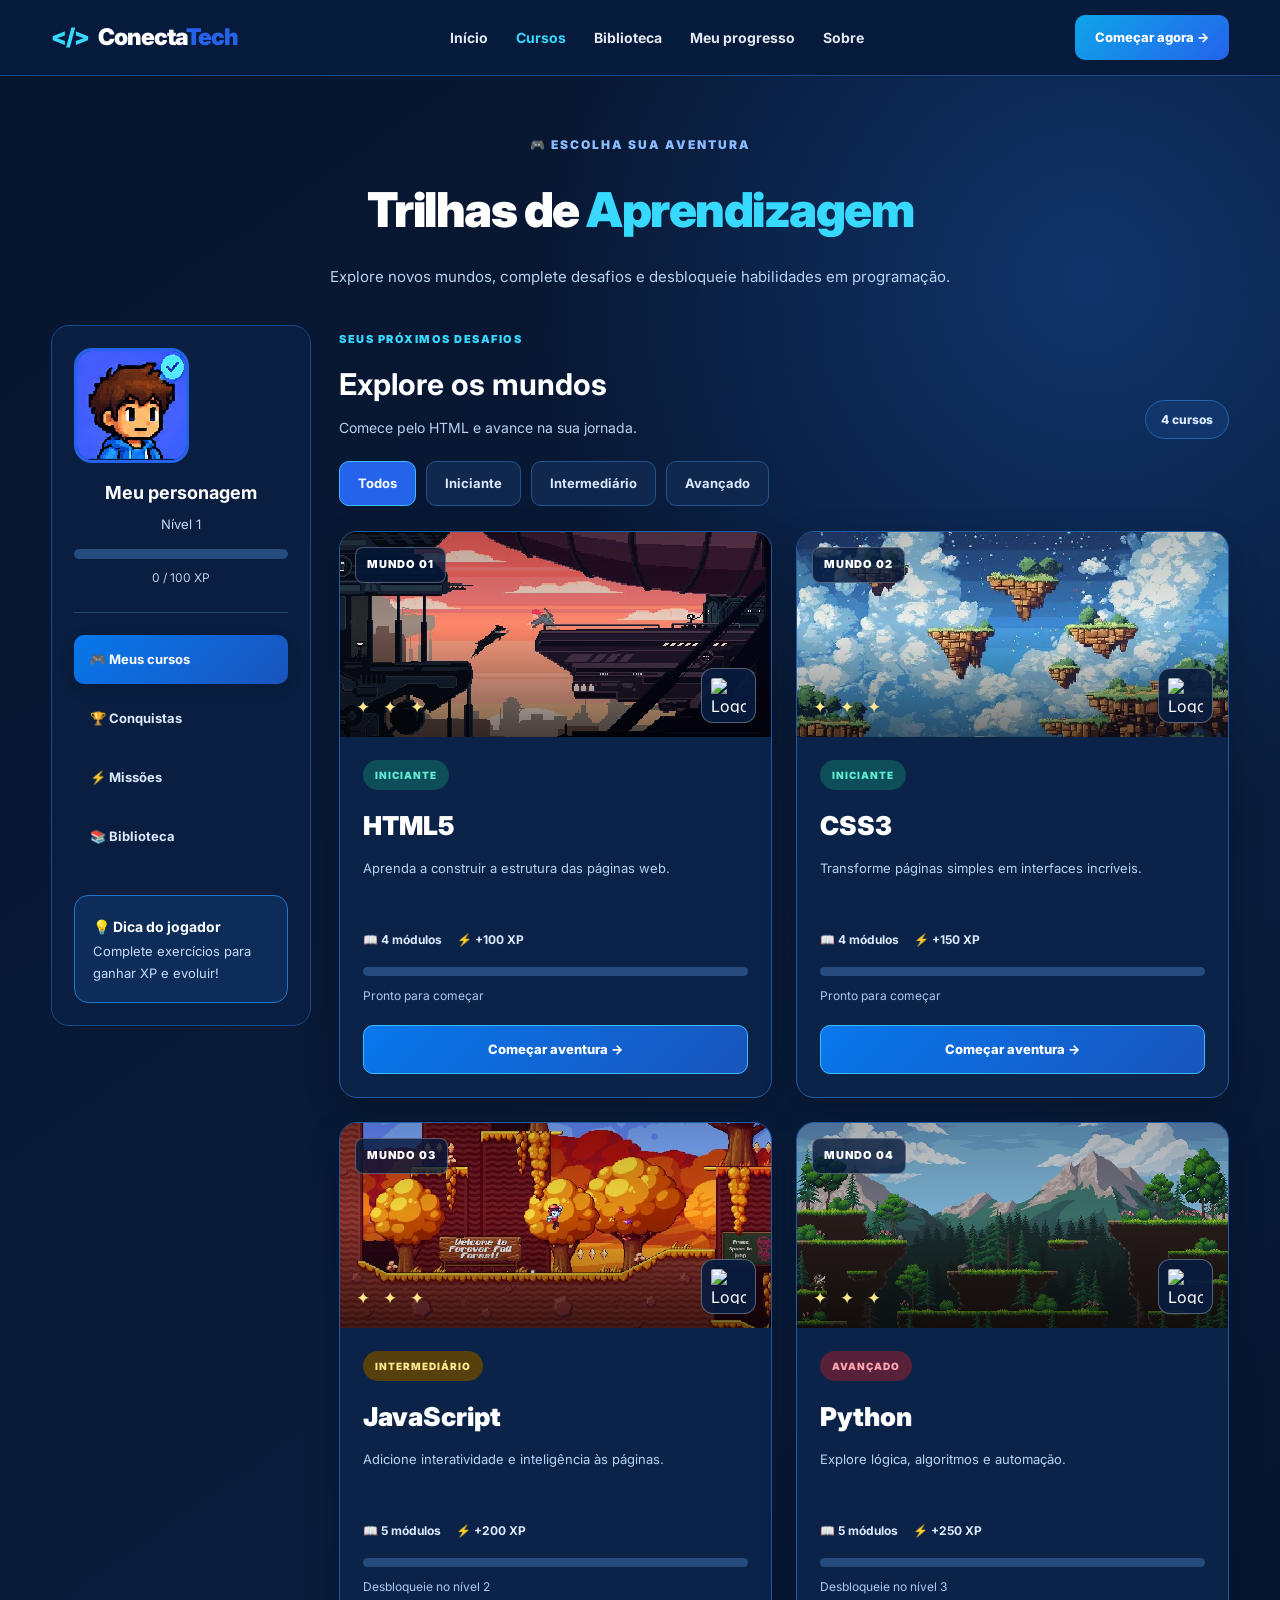
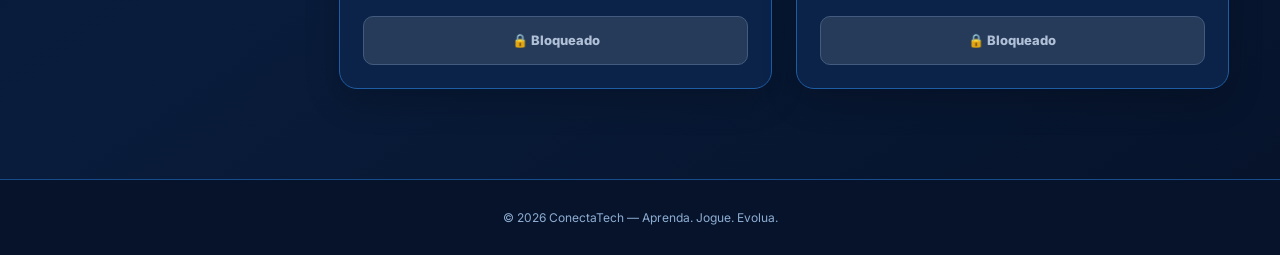
==== commit d4bb5666: "Finaliza layout e interatividade da pagina de detalhes do curso e exercicios" ====
--- a/cursos.html
+++ b/cursos.html
@@ -1,4 +1,3 @@
-
 <!DOCTYPE html>
 <html lang="pt-BR">
 <head>
@@ -547,4 +546,4 @@
     </div>
 
 </body>
-</html>
+</html>
--- a/css/cursos.css
+++ b/css/cursos.css
@@ -1,954 +1,895 @@
-/* MELHORIAS VISUAIS - CONECTATECH */
-
-/* Cabeçalho escuro */
+/* ==========================================
+   CONECTATECH - CURSOS.CSS
+   ========================================== */
+
+:root {
+  --bg: #07152e;
+  --bg-dark: #06132b;
+  --panel: #0b2348;
+  --panel-light: #10366c;
+  --blue: #2563eb;
+  --cyan: #38d9ff;
+  --border: #1d65b5;
+  --text: #ffffff;
+  --muted: #b7d3f3;
+}
+
+* {
+  box-sizing: border-box;
+}
+
+body {
+  margin: 0;
+  background: var(--bg);
+  color: var(--text);
+  font-family: 'Inter', Arial, sans-serif;
+}
+
+.container {
+  width: min(1180px, 92%);
+  margin: auto;
+}
+
+/* ==========================================
+   CABEÇALHO
+   ========================================== */
+
+.header {
+  background: #061a3b;
+  border-bottom: 1px solid #164c8c;
+  position: sticky;
+  top: 0;
+  z-index: 100;
+}
+
+.navbar {
+  min-height: 75px;
+  display: flex;
+  align-items: center;
+  justify-content: space-between;
+  gap: 25px;
+}
+
+.logo {
+  color: white;
+  font-size: 23px;
+  font-weight: 900;
+  text-decoration: none;
+  white-space: nowrap;
+}
+
+.logo span,
+.logo-icon {
+  color: var(--cyan);
+}
+
+.logo-icon {
+  margin-right: 6px;
+}
+
+.nav-links {
+  display: flex;
+  align-items: center;
+  gap: 28px;
+  padding: 0;
+  margin: 0;
+  list-style: none;
+}
+
+.nav-links a {
+  color: #e2e8f0;
+  text-decoration: none;
+  font-size: 14px;
+  font-weight: 700;
+  transition: .2s;
+}
+
+.nav-links a:hover,
+.nav-links a.active {
+  color: var(--cyan);
+}
+
+.nav-cta {
+  background: linear-gradient(135deg, #0ea5e9, #2563eb);
+  padding: 12px 20px;
+  border-radius: 10px;
+  color: white;
+  font-size: 13px;
+  font-weight: 800;
+  text-decoration: none;
+  white-space: nowrap;
+}
+
+.menu-toggle {
+  display: none;
+  border: 0;
+  background: transparent;
+  color: white;
+  font-size: 26px;
+  cursor: pointer;
+}
+
+/* ==========================================
+   APRESENTAÇÃO DOS CURSOS
+   ========================================== */
+
 .courses-page {
-    background: linear-gradient(
-        180deg,
-        #e0f2fe 0%,
-        #f8fafc 75%
-    );
-}
-
-/* Hero mais compacto */
+  min-height: 100vh;
+  background:
+    radial-gradient(circle at 85% 12%, #10346a 0, transparent 30%),
+    linear-gradient(145deg, #07152e, #091c3b 65%, #06132b);
+}
+
 .courses-hero {
-    padding: 45px 0;
-    background: linear-gradient(
-        120deg,
-        #102a56,
-        #2563eb
-    );
-}
-
-/* Layout principal */
+  padding: 55px 0 35px;
+  text-align: center;
+}
+
+.courses-eyebrow {
+  color: #8bbcff;
+  font-size: 12px;
+  font-weight: 900;
+  letter-spacing: 2px;
+}
+
+.courses-hero h1 {
+  margin: 15px 0;
+  font-size: clamp(30px, 5vw, 48px);
+  font-weight: 900;
+  letter-spacing: -1.5px;
+}
+
+.courses-hero h1 span {
+  color: var(--cyan);
+}
+
+.courses-hero p {
+  max-width: 680px;
+  margin: auto;
+  color: var(--muted);
+  font-size: 15px;
+  line-height: 1.8;
+}
+
+/* ==========================================
+   LAYOUT PRINCIPAL
+   ========================================== */
+
 .courses-layout {
-    gap: 22px;
-    padding-top: 28px;
-}
-
-/* Painel lateral */
+  display: grid;
+  grid-template-columns: 260px minmax(0, 1fr);
+  gap: 28px;
+  align-items: start;
+  padding-bottom: 70px;
+}
+
+/* ==========================================
+   PERFIL DO JOGADOR
+   ========================================== */
+
 .courses-sidebar {
-    border: 2px solid #2563eb;
-    box-shadow: 0 10px 30px rgba(16,42,86,.15);
-}
-
-/* Cards mais compactos */
+  background: #091e40;
+  border: 1px solid #164c8c;
+  border-radius: 18px;
+  padding: 22px;
+  position: sticky;
+  top: 100px;
+}
+
+.sidebar-player {
+  text-align: center;
+  padding-bottom: 25px;
+  border-bottom: 1px solid #1d477d;
+}
+
+.player-avatar {
+  width: 115px;
+  height: 115px;
+  padding: 0;
+  border: 3px solid #2563eb;
+  border-radius: 18px;
+  overflow: hidden;
+  background: #173d89;
+  cursor: pointer;
+  transition: .25s;
+}
+
+.player-avatar:hover {
+  transform: scale(1.06);
+  border-color: var(--cyan);
+  box-shadow: 0 0 22px #2563eb70;
+}
+
+.player-avatar img {
+  display: block;
+  width: 100%;
+  height: 100%;
+  object-fit: cover;
+  image-rendering: pixelated;
+}
+
+.sidebar-player h2 {
+  margin: 16px 0 6px;
+  font-size: 18px;
+}
+
+.sidebar-player p {
+  margin: 5px 0 14px;
+  color: #c5dcff;
+  font-size: 13px;
+}
+
+.sidebar-progress {
+  height: 10px;
+  background: #254b7f;
+  border-radius: 20px;
+  overflow: hidden;
+}
+
+#course-xp-bar {
+  height: 100%;
+  width: 0%;
+  background: linear-gradient(90deg, #2563eb, #38d9ff);
+  border-radius: 20px;
+  transition: width .4s;
+}
+
+#course-xp-text {
+  display: block;
+  margin-top: 9px;
+  color: #b7d3f3;
+  font-size: 12px;
+}
+
+/* ==========================================
+   MENU LATERAL
+   ========================================== */
+
+.sidebar-menu {
+  display: flex;
+  flex-direction: column;
+  gap: 10px;
+  margin: 22px 0;
+}
+
+.sidebar-menu a {
+  display: block;
+  padding: 14px 16px;
+  color: #dbeafe;
+  text-decoration: none;
+  font-size: 13px;
+  font-weight: 700;
+  border-radius: 10px;
+  transition: .2s;
+}
+
+.sidebar-menu a:hover {
+  background: #10366c;
+  color: white;
+}
+
+.sidebar-menu a.selected {
+  background: linear-gradient(135deg, #0878ec, #1954bd);
+  color: white;
+  box-shadow: 0 5px 15px #0002;
+}
+
+.sidebar-tip {
+  margin-top: 35px;
+  padding: 18px;
+  border: 1px solid #2576c9;
+  border-radius: 14px;
+  background: #0e2c59;
+}
+
+.sidebar-tip strong {
+  font-size: 14px;
+}
+
+.sidebar-tip p {
+  margin-bottom: 0;
+  color: #c4dcfb;
+  font-size: 13px;
+  line-height: 1.7;
+}
+
+/* ==========================================
+   TÍTULO E FILTROS
+   ========================================== */
+
+.courses-content {
+  min-width: 0;
+}
+
+.courses-heading {
+  display: flex;
+  align-items: end;
+  justify-content: space-between;
+  gap: 20px;
+  margin-bottom: 22px;
+}
+
+.section-kicker {
+  font-size: 11px;
+  letter-spacing: 1.5px;
+  font-weight: 900;
+  color: #38d9ff;
+}
+
+.courses-heading h2 {
+  font-size: 30px;
+  margin: 9px 0;
+}
+
+.courses-heading p {
+  margin: 0;
+  color: #b7d3f3;
+  font-size: 14px;
+}
+
+.courses-count {
+  padding: 9px 15px;
+  background: #10366c;
+  border: 1px solid #2465ad;
+  border-radius: 20px;
+  color: #dbeafe;
+  font-size: 12px;
+  font-weight: 800;
+  white-space: nowrap;
+}
+
+.courses-filters {
+  display: flex;
+  flex-wrap: wrap;
+  gap: 10px;
+  margin-bottom: 25px;
+}
+
+.filter-btn {
+  border: 1px solid #23538d;
+  border-radius: 10px;
+  padding: 11px 18px;
+  background: #10284e;
+  color: #dbeafe;
+  font: inherit;
+  font-size: 13px;
+  font-weight: 700;
+  cursor: pointer;
+  transition: .2s;
+}
+
+.filter-btn:hover {
+  background: #16477f;
+  border-color: #38bdf8;
+}
+
+.filter-btn.active {
+  background: #2563eb;
+  border-color: #38bdf8;
+  color: white;
+}
+
+/* ==========================================
+   CARDS DOS CURSOS
+   ========================================== */
+
 .courses-grid {
-    gap: 18px;
+  display: grid;
+  grid-template-columns: repeat(2, minmax(0, 1fr));
+  gap: 24px;
 }
 
 .world-card {
-    border: 2px solid #bfdbfe;
-    border-radius: 15px;
-}
+  min-width: 0;
+  background: #0b2348;
+  border: 1px solid #1e5ca4;
+  border-radius: 18px;
+  overflow: hidden;
+  box-shadow: 0 12px 35px #0003;
+  transition: transform .25s, box-shadow .25s, border-color .25s;
+}
+
+.world-card:hover {
+  transform: translateY(-6px);
+  border-color: #38bdf8;
+  box-shadow: 0 18px 35px #0005;
+}
+
+/* Imagens dos mundos */
 
 .world-banner {
-    min-height: 185px;
-}
-
-/* Elementos retrô */
+  height: 205px;
+  position: relative;
+  overflow: hidden;
+  background: #123b76;
+}
+
+.world-image {
+  display: block;
+  width: 100%;
+  height: 100%;
+  object-fit: cover;
+  image-rendering: pixelated;
+  transition: transform .5s;
+}
+
+.world-card:hover .world-image {
+  transform: scale(1.06);
+}
+
+.world-banner::after {
+  content: "";
+  position: absolute;
+  inset: 0;
+  background: linear-gradient(180deg, #0003, transparent 45%, #0008);
+  pointer-events: none;
+}
+
+.html-world {
+  background: linear-gradient(135deg, #f97316, #7c2d12);
+}
+
+.css-world {
+  background: linear-gradient(135deg, #0ea5e9, #1d4ed8);
+}
+
+.js-world {
+  background: linear-gradient(135deg, #eab308, #854d0e);
+}
+
+.python-world {
+  background: linear-gradient(135deg, #2563eb, #14532d);
+}
+
 .world-number {
-    font-family: "Press Start 2P", monospace;
-    font-size: 8px;
+  position: absolute;
+  top: 15px;
+  left: 15px;
+  z-index: 2;
+  background: #061a3bcc;
+  border: 1px solid #ffffff45;
+  border-radius: 8px;
+  padding: 8px 11px;
+  color: white;
+  font-size: 11px;
+  font-weight: 900;
+  letter-spacing: 1px;
+}
+
+.language-logo {
+  position: absolute;
+  bottom: 14px;
+  right: 15px;
+  z-index: 2;
+  width: 55px;
+  height: 55px;
+  padding: 9px;
+  object-fit: contain;
+  background: #081c3fe8;
+  border: 1px solid #ffffff50;
+  border-radius: 12px;
 }
 
 .world-stars {
-    font-family: "Press Start 2P", monospace;
-}
-
-/* Barra de progresso */
+  position: absolute;
+  bottom: 16px;
+  left: 16px;
+  z-index: 2;
+  color: #fde68a;
+  letter-spacing: 4px;
+  font-size: 17px;
+}
+
+/* Conteúdo dos cards */
+
+.world-body {
+  padding: 23px;
+}
+
+.world-difficulty {
+  display: inline-block;
+  padding: 7px 12px;
+  border-radius: 20px;
+  background: #0d4e58;
+  color: #5eead4;
+  font-size: 10px;
+  font-weight: 900;
+  letter-spacing: 1px;
+}
+
+.world-card[data-level="intermediario"] .world-difficulty {
+  background: #55400e;
+  color: #fde68a;
+}
+
+.world-card[data-level="avancado"] .world-difficulty {
+  background: #59203a;
+  color: #fda4af;
+}
+
+.world-body h3 {
+  margin: 15px 0 10px;
+  color: white;
+  font-size: 26px;
+  font-weight: 900;
+}
+
+.world-body > p {
+  min-height: 55px;
+  margin: 0 0 18px;
+  color: #b7d3f3;
+  font-size: 13px;
+  line-height: 1.7;
+}
+
+.world-meta {
+  display: flex;
+  flex-wrap: wrap;
+  gap: 15px;
+  margin-bottom: 18px;
+  color: #dbeafe;
+  font-size: 12px;
+  font-weight: 700;
+}
+
 .world-progress-track {
-    height: 12px;
-    border: 2px solid #cbd5e1;
-}
-
-/* Botões */
+  width: 100%;
+  height: 9px;
+  border-radius: 20px;
+  background: #254b7f;
+  overflow: hidden;
+}
+
+.world-progress-fill {
+  height: 100%;
+  background: linear-gradient(90deg, #2563eb, #38d9ff);
+  border-radius: 20px;
+  transition: width .4s;
+}
+
+.world-body > small {
+  display: block;
+  margin: 10px 0 20px;
+  color: #a9c9ef;
+  font-size: 12px;
+}
+
 .world-button {
-    box-shadow: 0 4px 0 #1e40af;
-}
-
-.world-button:active {
-    transform: translateY(3px);
-    box-shadow: 0 1px 0 #1e40af;
-}
-
-@media (max-width: 600px) {
-    .courses-layout {
-        padding-top: 20px;
-    }
-}
-
-.courses-page {
-    background: #f8fafc;
-    min-height: 100vh;
-    font-family: "Inter", sans-serif;
-    color: #102a56;
-}
-
-.courses-hero {
-    background: linear-gradient(120deg, #102a56, #2563eb);
-    color: white;
-    padding: 65px 0;
-}
-
-.courses-eyebrow {
-    display: inline-block;
-    font-size: 11px;
-    font-weight: 800;
-    letter-spacing: 2px;
-    color: #bfdbfe;
-    margin-bottom: 16px;
-}
-
-.courses-hero h1 {
-    font-size: clamp(30px, 4vw, 48px);
-    line-height: 1.2;
-    margin-bottom: 15px;
-}
-
-.courses-hero h1 span {
-    color: #93c5fd;
-}
-
-.courses-hero p {
-    max-width: 550px;
-    color: #dbeafe;
-    line-height: 1.8;
-}
-
-.courses-layout {
-    display: grid;
-    grid-template-columns: 250px minmax(0, 1fr);
-    gap: 30px;
-    padding-top: 45px;
-    padding-bottom: 75px;
-}
-
-/* PAINEL LATERAL */
-
-.courses-sidebar {
-    background: #102a56;
-    color: white;
-    border-radius: 18px;
-    padding: 25px 18px;
-    align-self: start;
-}
-
-.sidebar-player {
-    text-align: center;
-    padding-bottom: 25px;
-    border-bottom: 1px solid #35517c;
-}
-
-.player-avatar {
-    width: 75px;
-    height: 75px;
-    background: #2563eb;
-    border-radius: 15px;
-    display: grid;
-    place-items: center;
-    font-size: 35px;
-    margin: 0 auto 15px;
-}
-
-.sidebar-player h2 {
-    color: white;
-    font-size: 17px;
-    margin-bottom: 8px;
-}
-
-.sidebar-player p,
-.sidebar-player small {
-    color: #dbeafe;
-    font-size: 13px;
-}
-
-.sidebar-progress,
-.world-progress-track {
-    height: 9px;
-    background: #dbeafe;
-    border-radius: 20px;
-    overflow: hidden;
-}
-
-.sidebar-progress {
-    background: #36527c;
-    margin: 15px 0 8px;
-}
-
-#course-xp-bar {
-    height: 100%;
-    width: 0%;
-    background: #38bdf8;
-    transition: width .4s ease;
-}
-
-.sidebar-menu {
-    display: grid;
-    gap: 8px;
-    margin-top: 22px;
-}
-
-.sidebar-menu a {
-    color: #dbeafe;
-    text-decoration: none;
-    padding: 13px;
-    border-radius: 10px;
-    font-size: 13px;
-    font-weight: 600;
-}
-
-.sidebar-menu a:hover,
-.sidebar-menu a.selected {
-    color: white;
-    background: #2563eb;
-}
-
-.sidebar-tip {
-    margin-top: 30px;
-    background: #1d4179;
-    border-radius: 12px;
-    padding: 16px;
-    font-size: 12px;
-}
-
-.sidebar-tip p {
-    color: #dbeafe;
-    line-height: 1.6;
-    margin-top: 8px;
-}
-
-/* CABEÇALHO E FILTROS */
-
-.courses-content {
-    min-width: 0;
-}
-
-.courses-heading {
-    display: flex;
-    justify-content: space-between;
-    align-items: center;
+  display: flex;
+  align-items: center;
+  justify-content: center;
+  width: 100%;
+  min-height: 46px;
+  padding: 13px 18px;
+  background: linear-gradient(135deg, #0878ec, #1954bd);
+  border: 1px solid #38bdf8;
+  border-radius: 10px;
+  color: white;
+  font: inherit;
+  font-size: 13px;
+  font-weight: 800;
+  text-align: center;
+  text-decoration: none;
+  cursor: pointer;
+  transition: .2s;
+}
+
+.world-button:hover {
+  background: #1d4ed8;
+  box-shadow: 0 7px 20px #2563eb55;
+}
+
+.locked-button {
+  background: #263b5a;
+  border-color: #425b7e;
+  color: #b0c0d7;
+  cursor: not-allowed;
+}
+
+.locked-button:hover {
+  background: #263b5a;
+  box-shadow: none;
+}
+
+.courses-message {
+  margin-top: 20px;
+  color: #93c5fd;
+  font-size: 13px;
+}
+
+/* ==========================================
+   RODAPÉ
+   ========================================== */
+
+.courses-footer {
+  padding: 28px 0;
+  background: #06132b;
+  border-top: 1px solid #164c8c;
+  text-align: center;
+}
+
+.courses-footer p {
+  margin: 0;
+  color: #8eadd2;
+  font-size: 12px;
+}
+
+/* ==========================================
+   MODAL DOS PERSONAGENS
+   ========================================== */
+
+#avatar-modal[hidden] {
+  display: none !important;
+}
+
+.avatar-modal {
+  position: fixed;
+  inset: 0;
+  z-index: 1000;
+  display: flex;
+  align-items: center;
+  justify-content: center;
+  padding: 20px;
+  background: rgba(2, 8, 23, .85);
+  backdrop-filter: blur(8px);
+}
+
+.avatar-modal-content {
+  position: relative;
+  width: min(650px, 100%);
+  max-height: 90vh;
+  overflow-y: auto;
+  padding: 30px;
+  border: 1px solid #2563eb;
+  border-radius: 20px;
+  background: linear-gradient(145deg, #0c2854, #071a39);
+  box-shadow: 0 25px 80px #0009;
+  animation: modal-entrada .25s ease;
+}
+
+@keyframes modal-entrada {
+  from {
+    opacity: 0;
+    transform: translateY(15px) scale(.97);
+  }
+
+  to {
+    opacity: 1;
+    transform: translateY(0) scale(1);
+  }
+}
+
+.avatar-modal-content h2 {
+  margin: 0 35px 10px 0;
+  font-size: 25px;
+  color: white;
+}
+
+.avatar-modal-content > p {
+  color: #b7d3f3;
+  font-size: 13px;
+  line-height: 1.7;
+}
+
+.avatar-close {
+  position: absolute;
+  top: 16px;
+  right: 18px;
+  width: 35px;
+  height: 35px;
+  background: #173d70;
+  border: 1px solid #2c6eb4;
+  border-radius: 9px;
+  color: white;
+  font-size: 24px;
+  cursor: pointer;
+}
+
+/* Grade de personagens */
+
+.avatar-grid,
+#avatar-grid {
+  display: grid;
+  grid-template-columns: repeat(4, minmax(0, 1fr));
+  gap: 13px;
+  margin: 25px 0;
+}
+
+.avatar-option {
+  display: flex;
+  flex-direction: column;
+  align-items: center;
+  gap: 9px;
+  padding: 12px 8px;
+  background: #12345f;
+  border: 2px solid #24568e;
+  border-radius: 13px;
+  color: white;
+  cursor: pointer;
+  transition: .2s;
+}
+
+.avatar-option:hover {
+  transform: translateY(-4px);
+  background: #1b4d88;
+  border-color: #38bdf8;
+}
+
+.avatar-option.selected,
+.avatar-option.active,
+.avatar-option[aria-pressed="true"] {
+  background: #174b96;
+  border-color: #38d9ff;
+  box-shadow: 0 0 0 3px #38d9ff25;
+}
+
+.avatar-option img {
+  width: 100%;
+  max-width: 100px;
+  aspect-ratio: 1;
+  object-fit: cover;
+  border-radius: 9px;
+  image-rendering: pixelated;
+}
+
+.avatar-option span {
+  font-size: 11px;
+  font-weight: 800;
+  text-align: center;
+  color: #e2e8f0;
+}
+
+/* Botões do modal */
+
+.avatar-actions {
+  display: flex;
+  justify-content: flex-end;
+  gap: 12px;
+}
+
+.avatar-cancel,
+.avatar-confirm {
+  border: 0;
+  border-radius: 10px;
+  padding: 13px 20px;
+  font: inherit;
+  font-size: 13px;
+  font-weight: 800;
+  cursor: pointer;
+  transition: .2s;
+}
+
+.avatar-cancel {
+  background: #29466d;
+  color: #e2e8f0;
+}
+
+.avatar-confirm {
+  background: linear-gradient(135deg, #0ea5e9, #2563eb);
+  color: white;
+}
+
+.avatar-cancel:hover,
+.avatar-confirm:hover {
+  filter: brightness(1.15);
+}
+
+/* ==========================================
+   RESPONSIVIDADE
+   ========================================== */
+
+@media (max-width: 1100px) {
+  .nav-links {
     gap: 15px;
-    margin-bottom: 25px;
-}
-
-.courses-heading h2 {
-    font-size: 29px;
-    margin: 10px 0;
-}
-
-.courses-heading p {
-    color: #64748b;
-}
-
-.courses-count {
-    background: #dbeafe;
-    color: #2563eb;
-    padding: 10px 14px;
-    border-radius: 20px;
-    font-size: 12px;
-    font-weight: 700;
-    white-space: nowrap;
-}
-
-.courses-filters {
-    display: flex;
-    flex-wrap: wrap;
-    gap: 10px;
-    margin-bottom: 25px;
-}
-
-.filter-btn {
-    border: 1px solid #cbd5e1;
-    background: white;
-    color: #102a56;
-    padding: 11px 18px;
-    border-radius: 10px;
-    font: inherit;
-    font-size: 12px;
-    font-weight: 700;
-    cursor: pointer;
-}
-
-.filter-btn.active,
-.filter-btn:hover {
-    background: #2563eb;
-    color: white;
-    border-color: #2563eb;
-}
-
-/* CARDS DOS MUNDOS */
-
-.courses-grid {
-    display: grid;
-    grid-template-columns: repeat(2, minmax(0, 1fr));
-    gap: 22px;
-}
-
-.world-card {
-    background: white;
-    border: 1px solid #dbe5f1;
-    border-radius: 17px;
-    overflow: hidden;
-    box-shadow: 0 8px 25px rgba(16,42,86,.06);
-    transition: transform .2s, box-shadow .2s;
-}
-
-.world-card:hover {
-    transform: translateY(-5px);
-    box-shadow: 0 15px 35px rgba(16,42,86,.12);
-}
-
-.world-banner {
-    min-height: 155px;
-    position: relative;
-    display: grid;
-    place-items: center;
-    overflow: hidden;
-}
-
-.html-world {
-    background: linear-gradient(135deg, #fed7aa, #fb923c);
-}
-
-.css-world {
-    background: linear-gradient(135deg, #bfdbfe, #60a5fa);
-}
-
-.js-world {
-    background: linear-gradient(135deg, #fef08a, #facc15);
-}
-
-.python-world {
-    background: linear-gradient(135deg, #bbf7d0, #4ade80);
-}
-
-.world-icon {
-    font-size: 65px;
-    filter: drop-shadow(0 8px 3px rgba(0,0,0,.12));
-}
-
-.world-number {
-    position: absolute;
-    top: 14px;
-    left: 14px;
-    background: #102a56;
-    color: white;
-    font-size: 10px;
-    font-weight: 800;
-    padding: 8px 10px;
-    border-radius: 6px;
-}
-
-.world-stars {
-    position: absolute;
-    right: 15px;
-    bottom: 12px;
-    color: white;
-    font-size: 20px;
-}
-
-.world-body {
-    padding: 23px;
-}
-
-.world-difficulty {
-    font-size: 10px;
-    font-weight: 800;
-    color: #2563eb;
-    letter-spacing: 1px;
-}
-
-.world-body h3 {
-    font-size: 24px;
-    margin: 10px 0;
-}
-
-.world-body p {
-    font-size: 13px;
-    color: #64748b;
-    line-height: 1.7;
-    min-height: 45px;
-}
-
-.world-meta {
-    display: flex;
-    justify-content: space-between;
-    gap: 8px;
-    font-size: 11px;
-    font-weight: 700;
-    margin: 18px 0;
-}
-
-.world-progress-fill {
-    height: 100%;
-    background: #22c55e;
-}
-
-.world-body small {
-    display: block;
-    margin: 10px 0 16px;
-    color: #64748b;
-}
-
-.world-button {
-    display: block;
-    width: 100%;
-    text-align: center;
-    background: #2563eb;
-    color: white;
-    text-decoration: none;
-    padding: 13px;
-    border: 0;
-    border-radius: 9px;
-    font: inherit;
-    font-size: 12px;
-    font-weight: 800;
-    cursor: pointer;
-}
-
-.world-button:hover {
-    background: #1d4ed8;
-}
-
-.locked-button {
-    background: #94a3b8;
-}
-
-.locked-button:hover {
-    background: #64748b;
-}
-
-.world-card.locked .world-banner {
-    filter: saturate(.65);
-}
-
-.courses-message {
-    margin-top: 22px;
-    color: #2563eb;
-    font-size: 13px;
-    font-weight: 600;
-}
-
-.courses-footer {
-    background: #102a56;
-    color: #dbeafe;
-    padding: 25px 0;
-    text-align: center;
-    font-size: 12px;
+  }
+
+  .courses-layout {
+    grid-template-columns: 230px minmax(0, 1fr);
+    gap: 20px;
+  }
 }
 
 @media (max-width: 900px) {
-    .courses-layout {
-        grid-template-columns: 1fr;
-    }
-
-    .courses-sidebar {
-        width: 100%;
-    }
-}
-
-@media (max-width: 600px) {
-    .courses-hero {
-        padding: 45px 0;
-    }
-
-    .courses-grid {
-        grid-template-columns: 1fr;
-    }
-
-    .courses-heading {
-        align-items: flex-start;
-        flex-direction: column;
-    }
-
-    .courses-heading h2 {
-        font-size: 24px;
-    }
-}
-
-@media (prefers-reduced-motion: reduce) {
-    .world-card,
-    #course-xp-bar {
-        transition: none;
-    }
-}
-
-body {
-
-/* MELHORIAS VISUAIS - CONECTATECH */
-
-/* Cabeçalho escuro */
-.courses-page {
-    background: linear-gradient(
-        180deg,
-        #e0f2fe 0%,
-        #f8fafc 75%
-    );
-}
-
-/* Hero mais compacto */
-.courses-hero {
-    padding: 45px 0;
-    background: linear-gradient(
-        120deg,
-        #102a56,
-        #2563eb
-    );
-}
-
-/* Layout principal */
-.courses-layout {
-    gap: 22px;
-    padding-top: 28px;
-}
-
-/* Painel lateral */
-.courses-sidebar {
-    border: 2px solid #2563eb;
-    box-shadow: 0 10px 30px rgba(16,42,86,.15);
-}
-
-/* Cards mais compactos */
-.courses-grid {
-    gap: 18px;
-}
-
-.world-card {
-    border: 2px solid #bfdbfe;
-    border-radius: 15px;
-}
-
-.world-banner {
-    min-height: 185px;
-}
-
-/* Elementos retrô */
-.world-number {
-    font-family: "Press Start 2P", monospace;
-    font-size: 8px;
-}
-
-.world-stars {
-    font-family: "Press Start 2P", monospace;
-}
-
-/* Barra de progresso */
-.world-progress-track {
-    height: 12px;
-    border: 2px solid #cbd5e1;
-}
-
-/* Botões */
-.world-button {
-    box-shadow: 0 4px 0 #1e40af;
-}
-
-.world-button:active {
-    transform: translateY(3px);
-    box-shadow: 0 1px 0 #1e40af;
-}
-
-@media (max-width: 600px) {
-    .courses-layout {
-        padding-top: 20px;
-    }
-}
-
-}
-.world-banner {
-    height: 185px;
-    overflow: hidden;
-}
-
-.world-image {
-    position: absolute;
-    inset: 0;
-    width: 100%;
-    height: 100%;
-    object-fit: cover;
-    display: block;
-}
-
-.world-number,
-.world-stars {
-    z-index: 2;
-}
-.language-logo {
-    position: absolute;
-    z-index: 3;
-    width: 75px;
-    height: 75px;
-    object-fit: contain;
-    top: 50%;
-    left: 50%;
-    transform: translate(-50%, -50%);
-    filter: drop-shadow(0 5px 4px rgba(0,0,0,0.35));
-}
-
-/* =========================================
-   CONECTATECH - LAYOUT RESPONSIVO DOS CURSOS
-   ========================================= */
-
-/* Aproveitar melhor a largura da tela */
-.courses-layout.container {
-    width: 96%;
-    max-width: 1600px;
-    margin: 0 auto;
-
-    display: grid;
-    grid-template-columns: 220px minmax(0, 1fr);
-    gap: 24px;
-}
-
-/* Evitar que o conteúdo ultrapasse a área */
-.courses-content {
-    min-width: 0;
-}
-
-/* Quatro mundos lado a lado */
-.courses-grid {
-    display: grid;
-    grid-template-columns: repeat(4, minmax(0, 1fr));
-    gap: 14px;
-}
-
-/* Cards mais compactos */
-.world-card {
-    min-width: 0;
-    display: flex;
-    flex-direction: column;
-    border-radius: 14px;
-}
-
-/* Cenários pixel art */
-.world-banner {
-    height: 145px;
-    min-height: 145px;
-    position: relative;
-    overflow: hidden;
-}
-
-/* Imagem de fundo */
-.world-image {
-    position: absolute;
-    inset: 0;
-    width: 100%;
-    height: 100%;
-    object-fit: cover;
-    image-rendering: pixelated;
-}
-
-/* Símbolos das linguagens */
-.language-logo {
-    position: absolute;
-    z-index: 3;
-    width: 58px;
-    height: 58px;
-    top: 50%;
-    left: 50%;
-    transform: translate(-50%, -50%);
-    object-fit: contain;
-}
-
-/* Conteúdo dos cards */
-.world-body {
-    padding: 16px 13px;
-    display: flex;
-    flex-direction: column;
-    flex: 1;
-}
-
-.world-body h3 {
-    font-size: 19px;
-    margin: 9px 0;
-}
-
-.world-body p {
-    font-size: 12px;
-    line-height: 1.6;
-    min-height: 65px;
-}
-
-/* Manter os botões alinhados */
-.world-button {
-    margin-top: auto;
-    padding: 12px 8px;
-    font-size: 11px;
-}
-
-/* Etiqueta de mundo */
-.world-number {
-    font-size: 7px;
-    padding: 8px;
-}
-
-/* =========================================
-   RESPONSIVIDADE
-   ========================================= */
-
-/* Notebooks e telas intermediárias */
-@media (max-width: 1250px) {
-    .courses-grid {
-        grid-template-columns: repeat(2, minmax(0, 1fr));
-    }
-
-    .world-banner {
-        height: 175px;
-        min-height: 175px;
-    }
-
-    .world-body p {
-        min-height: 45px;
-    }
-}
-
-/* Tablets */
-@media (max-width: 900px) {
-    .courses-layout.container {
-        grid-template-columns: 1fr;
-    }
-
-    .courses-sidebar {
-        width: 100%;
-    }
-}
-
-/* Celulares */
-@media (max-width: 600px) {
-    .courses-layout.container {
-        width: 92%;
-        grid-template-columns: 1fr;
-    }
-
-    .courses-grid {
-        grid-template-columns: 1fr;
-    }
-
-    .world-banner {
-        height: 185px;
-        min-height: 185px;
-    }
-
-    .world-body {
-        padding: 20px;
-    }
-
-    .world-body p {
-        min-height: 0;
-    }
-
-    .language-logo {
-        width: 75px;
-        height: 75px;
-    }
-}
-/* Ajustes finais da página Cursos */
-
-@media (min-width: 1251px) {
-    .courses-hero {
-        padding: 30px 0;
-    }
-
-    .courses-layout {
-        padding-top: 20px;
-    }
-
-    .world-banner {
-        height: 135px;
-        min-height: 135px;
-    }
-
-    .world-body {
-        padding: 13px 12px;
-    }
-
-    .world-body p {
-        min-height: 55px;
-        font-size: 11px;
-    }
-
-    .world-meta {
-        margin: 12px 0;
-    }
-}
-
-/* ===== SISTEMA DE AVATARES ===== */
-
-.player-avatar {
-    width: 68px;
-    height: 68px;
-    margin: 0 auto 12px;
-    padding: 0;
+  .courses-layout {
+    grid-template-columns: 1fr;
+  }
+
+  .courses-sidebar {
+    position: static;
+  }
+
+  .sidebar-player {
     display: flex;
     align-items: center;
-    justify-content: center;
-    overflow: hidden;
-    border: 3px solid #3b82f6;
-    border-radius: 16px;
-    background: #2563eb;
-    cursor: pointer;
-    transition: transform 0.2s, border-color 0.2s;
-}
-
-.player-avatar:hover {
-    transform: scale(1.07);
-    border-color: #67e8f9;
-}
-
-.player-avatar img {
+    flex-wrap: wrap;
+    gap: 15px;
+    text-align: left;
+  }
+
+  .sidebar-menu {
+    flex-direction: row;
+    flex-wrap: wrap;
+  }
+
+  .sidebar-tip {
+    margin-top: 18px;
+  }
+
+  .nav-cta {
+    display: none;
+  }
+}
+
+@media (max-width: 700px) {
+  .navbar {
+    min-height: 65px;
+    flex-wrap: wrap;
+  }
+
+  .menu-toggle {
+    display: block;
+  }
+
+  .nav-links {
+    display: none;
+    flex-basis: 100%;
+    flex-direction: column;
+    align-items: stretch;
+    gap: 0;
+    padding: 10px 0 18px;
+  }
+
+  .nav-links.open {
+    display: flex;
+  }
+
+  .nav-links a {
+    display: block;
+    padding: 12px;
+  }
+
+  .courses-hero {
+    padding: 35px 0 25px;
+  }
+
+  .courses-grid {
+    grid-template-columns: 1fr;
+  }
+
+  .courses-heading {
+    align-items: flex-start;
+    flex-direction: column;
+  }
+
+  .world-banner {
+    height: 220px;
+  }
+
+  .avatar-grid,
+  #avatar-grid {
+    grid-template-columns: repeat(2, minmax(0, 1fr));
+  }
+
+  .avatar-modal-content {
+    padding: 23px 18px;
+  }
+}
+
+@media (max-width: 400px) {
+  .world-banner {
+    height: 175px;
+  }
+
+  .world-body {
+    padding: 18px;
+  }
+
+  .avatar-actions {
+    flex-direction: column;
+  }
+
+  .avatar-cancel,
+  .avatar-confirm {
     width: 100%;
-    height: 100%;
-    object-fit: cover;
-    image-rendering: pixelated;
-}
-
-/* Fundo escurecido */
-.avatar-modal[hidden] {
-    display: none !important;
-}
-
-.avatar-modal {
-    position: fixed;
-    inset: 0;
-    z-index: 9999;
-    display: flex;
-    align-items: center;
-    justify-content: center;
-    padding: 20px;
-    background: rgba(2, 12, 35, 0.82);
-    backdrop-filter: blur(6px);
-}
-
-/* Janela principal */
-.avatar-modal-content {
-    position: relative;
-    width: 100%;
-    max-width: 850px;
-    max-height: 90vh;
-    overflow-y: auto;
-    padding: 32px;
-    border: 3px solid #3b82f6;
-    border-radius: 24px;
-    background: linear-gradient(145deg, #102a56, #071a39);
-    color: white;
-    text-align: center;
-    box-shadow: 0 20px 70px rgba(0, 0, 0, 0.45);
-}
-
-.avatar-modal-content h2 {
-    margin: 0 40px 12px;
-    font-size: 25px;
-    color: white;
-}
-
-.avatar-modal-content > p {
-    margin-bottom: 26px;
-    color: #cbd5e1;
-    font-size: 14px;
-}
-
-.avatar-close {
-    position: absolute;
-    top: 15px;
-    right: 20px;
-    border: none;
-    background: transparent;
-    color: white;
-    font-size: 34px;
-    cursor: pointer;
-}
-
-/* Grade de personagens */
-.avatar-grid {
-    display: grid;
-    grid-template-columns: repeat(4, minmax(0, 1fr));
-    gap: 16px;
-}
-
-.avatar-option {
-    overflow: hidden;
-    padding: 0 0 12px;
-    border: 3px solid #315aa0;
-    border-radius: 18px;
-    background: #163568;
-    color: white;
-    cursor: pointer;
-    transition: transform 0.2s, border-color 0.2s;
-}
-
-.avatar-option:hover {
-    transform: translateY(-4px);
-    border-color: #60a5fa;
-}
-
-.avatar-option.selected {
-    border-color: #67e8f9;
-    box-shadow: 0 0 0 2px rgba(103, 232, 249, 0.25);
-}
-
-.avatar-option img {
-    display: block;
-    width: 100%;
-    aspect-ratio: 1 / 1;
-    object-fit: cover;
-    image-rendering: pixelated;
-}
-
-.avatar-option span {
-    display: block;
-    margin-top: 10px;
-    font-size: 13px;
-    font-weight: 700;
-}
-
-/* Botões */
-.avatar-actions {
-    display: flex;
-    justify-content: center;
-    gap: 14px;
-    margin-top: 28px;
-}
-
-.avatar-cancel,
-.avatar-confirm {
-    padding: 13px 20px;
-    border-radius: 12px;
-    font-weight: 700;
-    cursor: pointer;
-}
-
-.avatar-cancel {
-    border: 2px solid #315aa0;
-    background: transparent;
-    color: white;
-}
-
-.avatar-confirm {
-    border: 2px solid #38bdf8;
-    background: #2563eb;
-    color: white;
-}
-
-.avatar-confirm:hover {
-    background: #1d4ed8;
-}
-
-/* Celular */
-@media (max-width: 600px) {
-    .avatar-modal-content {
-        padding: 25px 15px;
-    }
-
-    .avatar-modal-content h2 {
-        font-size: 19px;
-    }
-
-    .avatar-grid {
-        grid-template-columns: repeat(2, minmax(0, 1fr));
-        gap: 10px;
-    }
-
-    .avatar-actions {
-        flex-direction: column;
-    }
-}
+  }
+}
